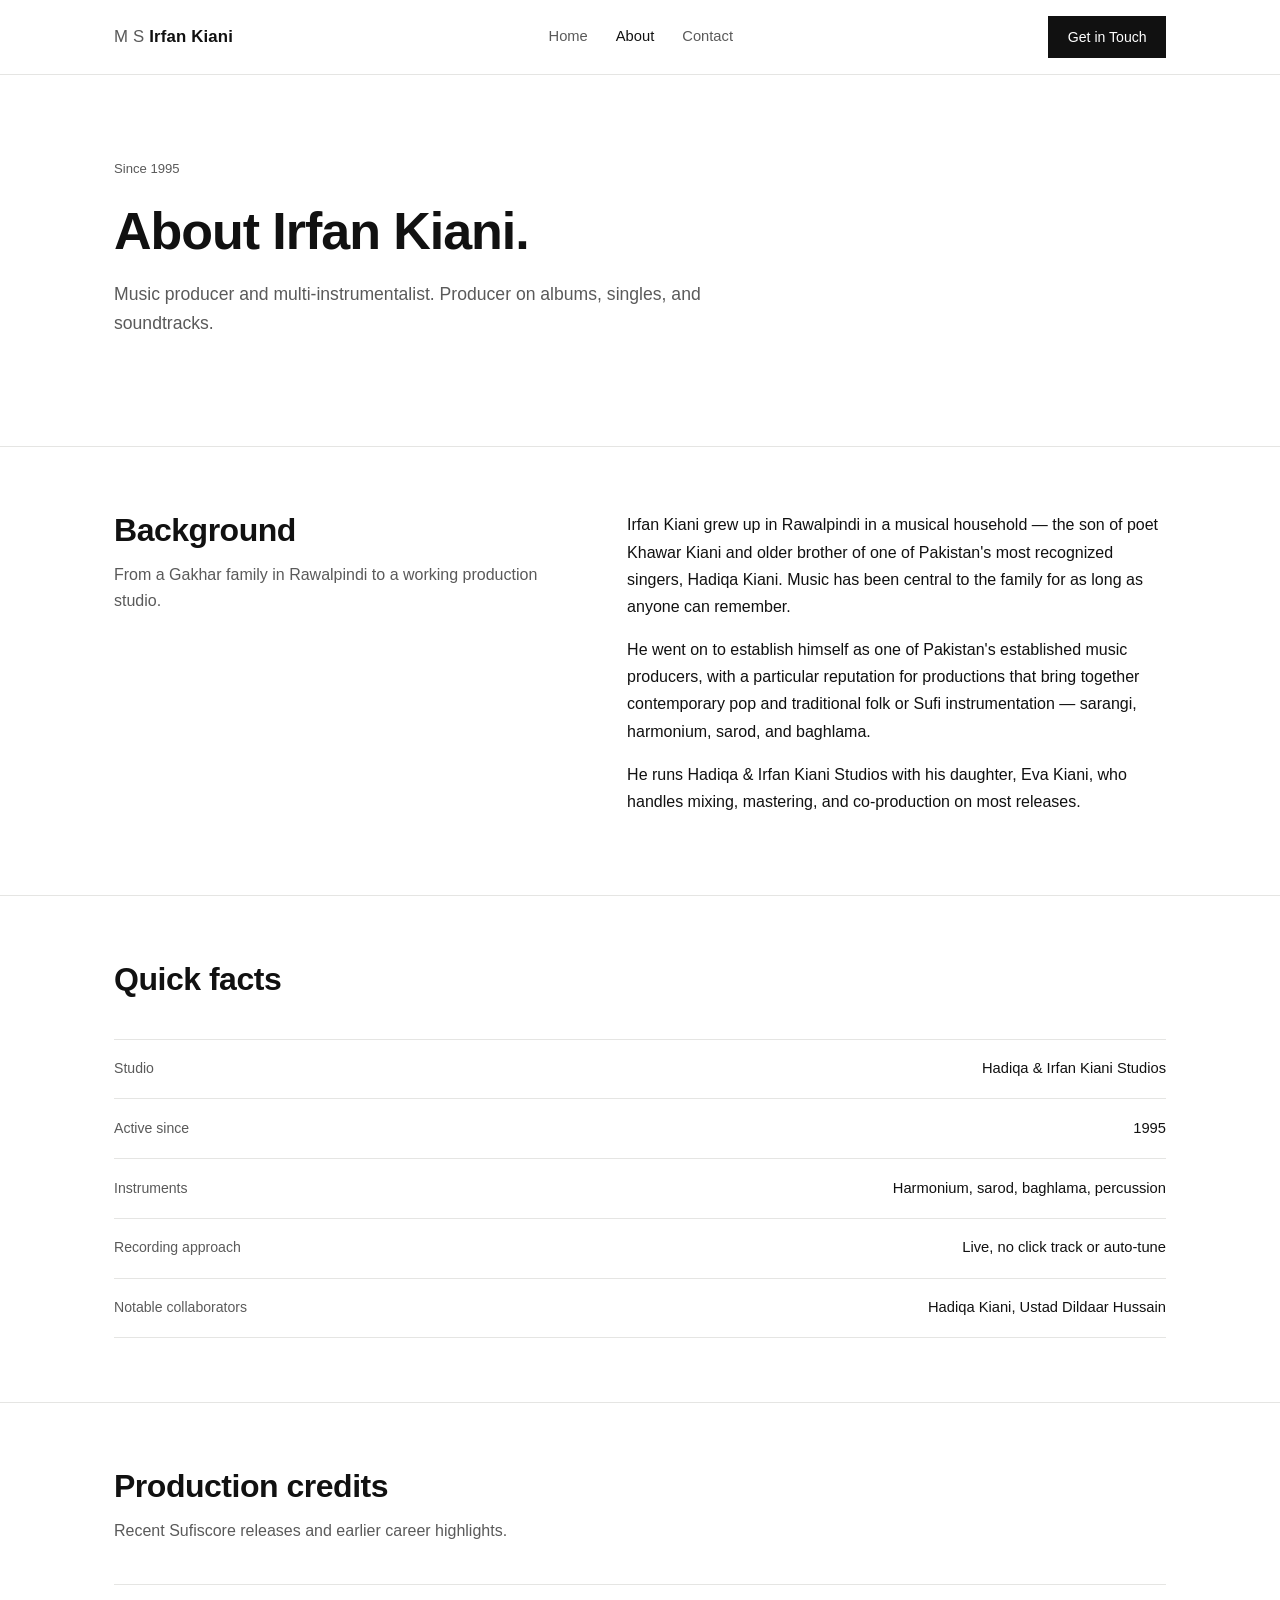
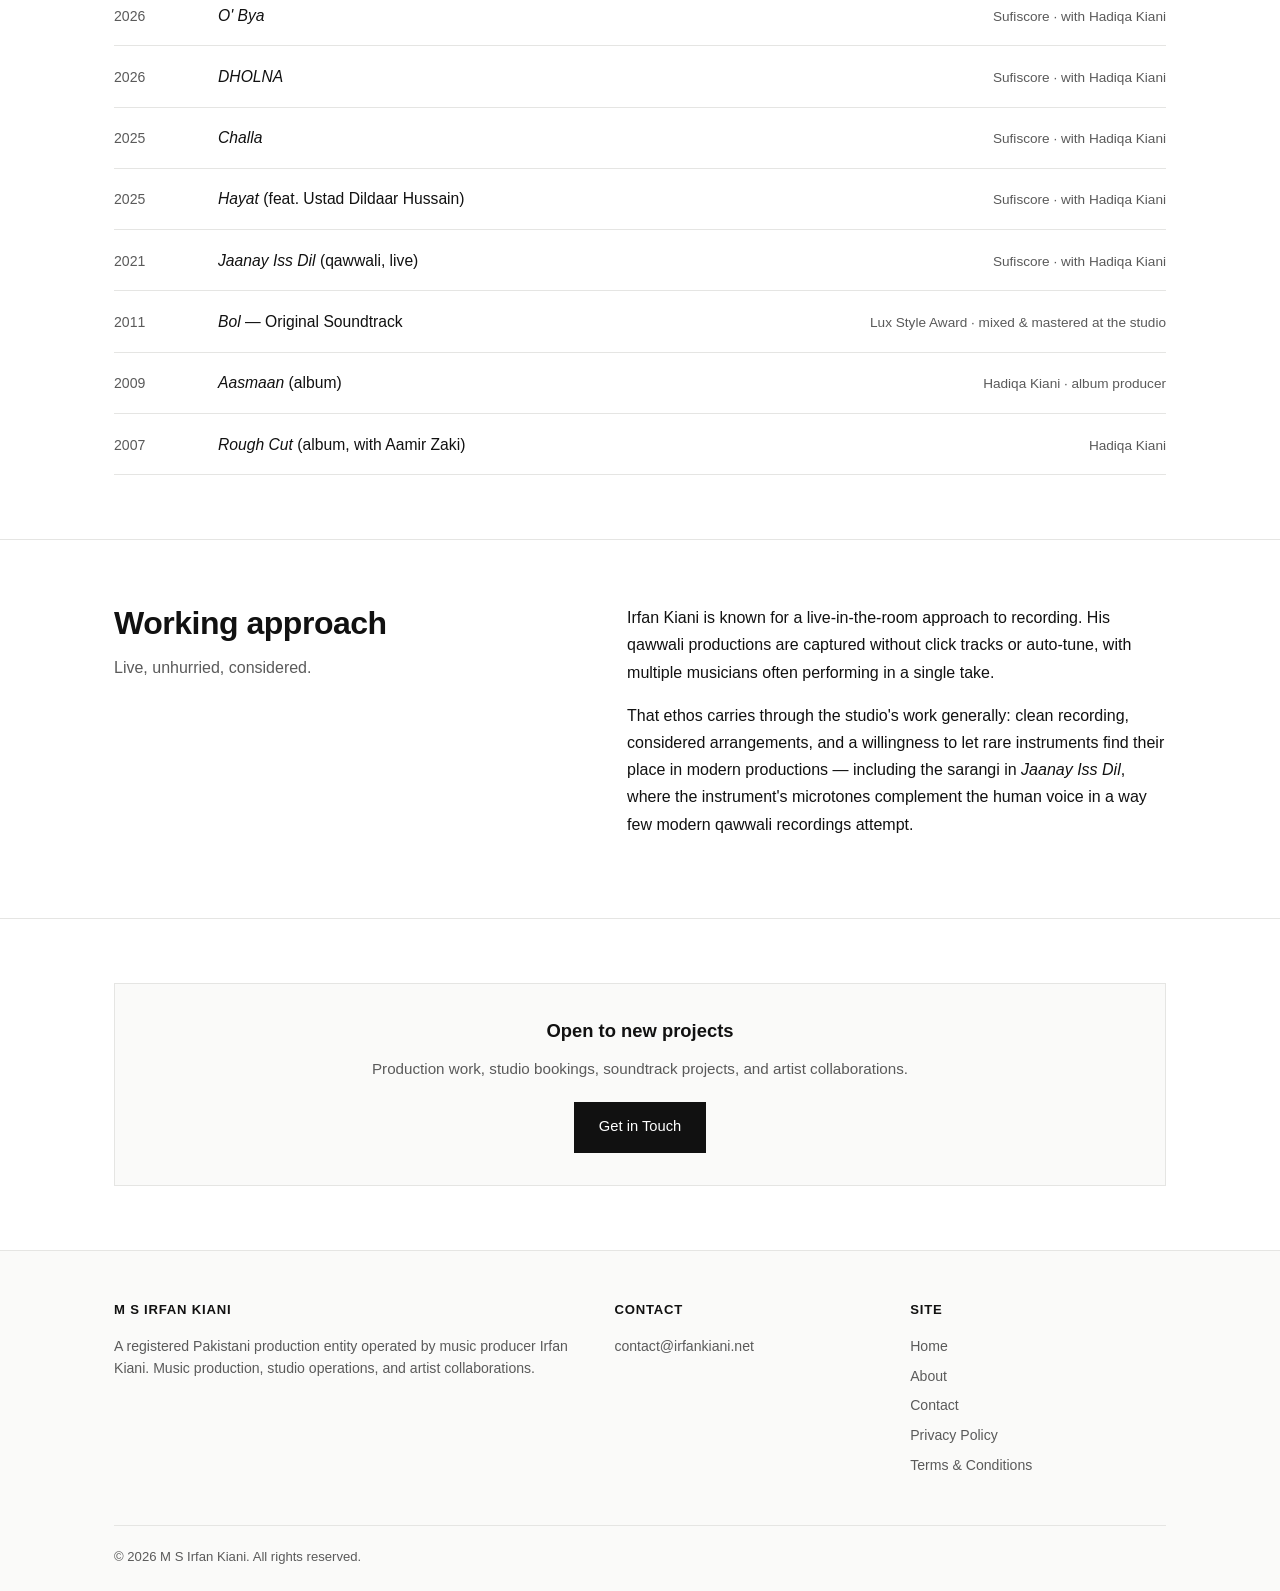
==== about.html @ 0a0e99d1 "Add files via upload" ====
<!DOCTYPE html>
<html lang="en">
<head>
<meta charset="UTF-8">
<meta name="viewport" content="width=device-width, initial-scale=1.0">
<title>About — M S Irfan Kiani</title>
<meta name="description" content="About Irfan Kiani — Pakistani music producer, multi-instrumentalist, and older brother of Hadiqa Kiani.">
<link rel="stylesheet" href="css/styles.css">
</head>
<body>

<header class="site-header">
  <div class="container">
    <a href="index.html" class="brand"><span class="brand-light">M S</span> Irfan Kiani</a>
    <nav class="nav">
      <a href="index.html">Home</a>
      <a href="about.html" class="active">About</a>
      <a href="contact.html">Contact</a>
    </nav>
    <a href="contact.html" class="header-cta">Get in Touch</a>
  </div>
</header>

<main>

  <section class="hero">
    <div class="container">
      <span class="hero-location">Since 1995</span>
      <h1>About Irfan Kiani.</h1>
      <p class="hero-sub">Music producer and multi-instrumentalist. Producer on albums, singles, and soundtracks.</p>
    </div>
  </section>

  <section>
    <div class="container">
      <div class="two-col">
        <div class="section-head" style="margin-bottom: 0;">
          <h2>Background</h2>
          <p>From a Gakhar family in Rawalpindi to a working production studio.</p>
        </div>
        <div class="about-bio">
          <p>Irfan Kiani grew up in Rawalpindi in a musical household — the son of poet Khawar Kiani and older brother of one of Pakistan's most recognized singers, Hadiqa Kiani. Music has been central to the family for as long as anyone can remember.</p>
          <p>He went on to establish himself as one of Pakistan's established music producers, with a particular reputation for productions that bring together contemporary pop and traditional folk or Sufi instrumentation — sarangi, harmonium, sarod, and baghlama.</p>
          <p>He runs Hadiqa &amp; Irfan Kiani Studios with his daughter, Eva Kiani, who handles mixing, mastering, and co-production on most releases.</p>
        </div>
      </div>
    </div>
  </section>

  <section>
    <div class="container">
      <div class="section-head">
        <h2>Quick facts</h2>
      </div>
      <ul class="facts-list">
        <li><span class="fact-label">Studio</span><span class="fact-value">Hadiqa &amp; Irfan Kiani Studios</span></li>
        <li><span class="fact-label">Active since</span><span class="fact-value">1995</span></li>
        <li><span class="fact-label">Instruments</span><span class="fact-value">Harmonium, sarod, baghlama, percussion</span></li>
        <li><span class="fact-label">Recording approach</span><span class="fact-value">Live, no click track or auto-tune</span></li>
        <li><span class="fact-label">Notable collaborators</span><span class="fact-value">Hadiqa Kiani, Ustad Dildaar Hussain</span></li>
      </ul>
    </div>
  </section>

  <section>
    <div class="container">
      <div class="section-head">
        <h2>Production credits</h2>
        <p>Recent Sufiscore releases and earlier career highlights.</p>
      </div>
      <ul class="releases-list">
        <li><span class="release-year">2026</span><span class="release-title"><em>O' Bya</em></span><span class="release-meta">Sufiscore · with Hadiqa Kiani</span></li>
        <li><span class="release-year">2026</span><span class="release-title"><em>DHOLNA</em></span><span class="release-meta">Sufiscore · with Hadiqa Kiani</span></li>
        <li><span class="release-year">2025</span><span class="release-title"><em>Challa</em></span><span class="release-meta">Sufiscore · with Hadiqa Kiani</span></li>
        <li><span class="release-year">2025</span><span class="release-title"><em>Hayat</em> (feat. Ustad Dildaar Hussain)</span><span class="release-meta">Sufiscore · with Hadiqa Kiani</span></li>
        <li><span class="release-year">2021</span><span class="release-title"><em>Jaanay Iss Dil</em> (qawwali, live)</span><span class="release-meta">Sufiscore · with Hadiqa Kiani</span></li>
        <li><span class="release-year">2011</span><span class="release-title"><em>Bol</em> — Original Soundtrack</span><span class="release-meta">Lux Style Award · mixed &amp; mastered at the studio</span></li>
        <li><span class="release-year">2009</span><span class="release-title"><em>Aasmaan</em> (album)</span><span class="release-meta">Hadiqa Kiani · album producer</span></li>
        <li><span class="release-year">2007</span><span class="release-title"><em>Rough Cut</em> (album, with Aamir Zaki)</span><span class="release-meta">Hadiqa Kiani</span></li>
      </ul>
    </div>
  </section>

  <section>
    <div class="container">
      <div class="two-col">
        <div class="section-head" style="margin-bottom: 0;">
          <h2>Working approach</h2>
          <p>Live, unhurried, considered.</p>
        </div>
        <div class="about-bio">
          <p>Irfan Kiani is known for a live-in-the-room approach to recording. His qawwali productions are captured without click tracks or auto-tune, with multiple musicians often performing in a single take.</p>
          <p>That ethos carries through the studio's work generally: clean recording, considered arrangements, and a willingness to let rare instruments find their place in modern productions — including the sarangi in <em>Jaanay Iss Dil</em>, where the instrument's microtones complement the human voice in a way few modern qawwali recordings attempt.</p>
        </div>
      </div>
    </div>
  </section>

  <section>
    <div class="container">
      <div class="contact-cta-box" style="text-align: center;">
        <h3>Open to new projects</h3>
        <p>Production work, studio bookings, soundtrack projects, and artist collaborations.</p>
        <a href="contact.html" class="btn">Get in Touch</a>
      </div>
    </div>
  </section>

</main>

<footer class="site-footer">
  <div class="container">
    <div class="footer-grid">
      <div class="footer-col">
        <h4>M S Irfan Kiani</h4>
        <p>A registered Pakistani production entity operated by music producer Irfan Kiani. Music production, studio operations, and artist collaborations.</p>
      </div>
      <div class="footer-col">
        <h4>Contact</h4>
        <a href="mailto:contact@irfankiani.net">contact@irfankiani.net</a>
      </div>
      <div class="footer-col">
        <h4>Site</h4>
        <a href="index.html">Home</a>
        <a href="about.html">About</a>
        <a href="contact.html">Contact</a>
        <a href="privacy-policy.html">Privacy Policy</a>
        <a href="terms-conditions.html">Terms &amp; Conditions</a>
      </div>
    </div>
    <div class="footer-bottom">
      <p>&copy; 2026 M S Irfan Kiani. All rights reserved.</p>
    </div>
  </div>
</footer>

</body>
</html>
---- css/styles.css ----
/* ============================================================
   M S Irfan Kiani — Business Website
   ============================================================ */

*, *::before, *::after { box-sizing: border-box; margin: 0; padding: 0; }

:root {
  --bg: #ffffff;
  --bg-alt: #fafaf9;
  --border: #e5e5e3;
  --border-strong: #d0d0ce;
  --text: #111111;
  --text-muted: #5a5a5a;
  --accent: #111111;
}

html { scroll-behavior: smooth; }

body {
  font-family: -apple-system, BlinkMacSystemFont, 'Segoe UI', Roboto, Helvetica, Arial, sans-serif;
  background: var(--bg);
  color: var(--text);
  line-height: 1.6;
  font-size: 16px;
  -webkit-font-smoothing: antialiased;
}

a { color: var(--text); text-decoration: none; }
a:hover { text-decoration: underline; }

.container {
  max-width: 1100px;
  margin: 0 auto;
  padding: 0 1.5rem;
}

.container-narrow {
  max-width: 760px;
  margin: 0 auto;
  padding: 0 1.5rem;
}

img { max-width: 100%; display: block; }

/* ---------- Header ---------- */
.site-header {
  border-bottom: 1px solid var(--border);
  position: sticky;
  top: 0;
  z-index: 100;
  background: #ffffff;
}

.site-header .container {
  display: flex;
  justify-content: space-between;
  align-items: center;
  padding-top: 1rem;
  padding-bottom: 1rem;
  gap: 2rem;
}

.brand {
  font-size: 1.05rem;
  font-weight: 600;
  letter-spacing: 0.01em;
  color: var(--text);
}

.brand .brand-light { font-weight: 400; color: var(--text-muted); }

.nav {
  display: flex;
  align-items: center;
  gap: 1.75rem;
  flex: 1;
  justify-content: center;
}

.nav a {
  color: var(--text-muted);
  font-size: 0.92rem;
  font-weight: 500;
  text-decoration: none;
  transition: color 0.15s ease;
}

.nav a:hover, .nav a.active { color: var(--text); text-decoration: none; }

.header-cta {
  background: var(--accent);
  color: #ffffff;
  padding: 0.55rem 1.15rem;
  font-size: 0.88rem;
  font-weight: 500;
  text-decoration: none;
  border: 1px solid var(--accent);
}

.header-cta:hover { background: #000; text-decoration: none; }

/* ---------- Hero ---------- */
.hero {
  padding: 5rem 0 4.5rem;
  border-bottom: 1px solid var(--border);
}

.hero-location {
  display: inline-block;
  font-size: 0.82rem;
  color: var(--text-muted);
  margin-bottom: 1.5rem;
}

.hero h1 {
  font-size: clamp(2rem, 4.6vw, 3.25rem);
  font-weight: 600;
  line-height: 1.1;
  letter-spacing: -0.02em;
  margin-bottom: 1.25rem;
  max-width: 760px;
  color: var(--text);
}

.hero-sub {
  font-size: 1.1rem;
  color: var(--text-muted);
  max-width: 640px;
  margin-bottom: 2.25rem;
  line-height: 1.65;
}

.hero-ctas {
  display: flex;
  gap: 0.75rem;
  flex-wrap: wrap;
}

.btn {
  display: inline-block;
  padding: 0.8rem 1.5rem;
  background: var(--accent);
  color: #ffffff;
  font-weight: 500;
  font-size: 0.92rem;
  border: 1px solid var(--accent);
  text-decoration: none;
  transition: background 0.15s ease;
}

.btn:hover { background: #000; text-decoration: none; }

.btn-outline {
  background: transparent;
  color: var(--text);
  border: 1px solid var(--border-strong);
}

.btn-outline:hover { background: var(--bg-alt); border-color: var(--text); text-decoration: none; }

/* ---------- Sections ---------- */
section {
  padding: 4rem 0;
  border-bottom: 1px solid var(--border);
}

section:last-of-type { border-bottom: none; }

.section-head {
  margin-bottom: 2.5rem;
  max-width: 640px;
}

.section-head h2 {
  font-size: clamp(1.5rem, 2.8vw, 2rem);
  font-weight: 600;
  letter-spacing: -0.015em;
  line-height: 1.2;
  margin-bottom: 0.75rem;
  color: var(--text);
}

.section-head p {
  color: var(--text-muted);
  font-size: 1rem;
  line-height: 1.65;
}

/* ---------- Two-column layout ---------- */
.two-col {
  display: grid;
  grid-template-columns: 1fr 1.2fr;
  gap: 4rem;
  align-items: start;
}

@media (max-width: 768px) {
  .two-col { grid-template-columns: 1fr; gap: 2rem; }
}

/* ---------- Services ---------- */
.services-grid {
  display: grid;
  grid-template-columns: repeat(auto-fit, minmax(260px, 1fr));
  gap: 0;
  border: 1px solid var(--border);
}

.service-item {
  padding: 2rem 1.75rem;
  border-right: 1px solid var(--border);
  border-bottom: 1px solid var(--border);
  background: #ffffff;
}

.service-item:last-child { border-right: none; }

@media (max-width: 768px) {
  .service-item { border-right: none; }
}

.service-num {
  font-size: 0.78rem;
  color: var(--text-muted);
  font-weight: 500;
  margin-bottom: 0.85rem;
  letter-spacing: 0.04em;
}

.service-item h3 {
  font-size: 1.05rem;
  font-weight: 600;
  margin-bottom: 0.5rem;
  color: var(--text);
}

.service-item p {
  color: var(--text-muted);
  font-size: 0.92rem;
  line-height: 1.6;
}

/* ---------- Quick facts / credentials ---------- */
.facts-list {
  list-style: none;
  border-top: 1px solid var(--border);
}

.facts-list li {
  padding: 1.1rem 0;
  border-bottom: 1px solid var(--border);
  display: flex;
  justify-content: space-between;
  align-items: baseline;
  gap: 1rem;
}

.facts-list .fact-label {
  font-size: 0.88rem;
  color: var(--text-muted);
}

.facts-list .fact-value {
  font-size: 0.92rem;
  color: var(--text);
  font-weight: 500;
  text-align: right;
}

/* ---------- Releases list ---------- */
.releases-list {
  list-style: none;
  border-top: 1px solid var(--border);
}

.releases-list li {
  padding: 1.1rem 0;
  border-bottom: 1px solid var(--border);
  display: grid;
  grid-template-columns: 80px 1fr auto;
  gap: 1.5rem;
  align-items: baseline;
}

.releases-list .release-year {
  font-size: 0.88rem;
  color: var(--text-muted);
  font-variant-numeric: tabular-nums;
}

.releases-list .release-title {
  font-size: 0.98rem;
  font-weight: 500;
  color: var(--text);
}

.releases-list .release-meta {
  font-size: 0.85rem;
  color: var(--text-muted);
}

@media (max-width: 540px) {
  .releases-list li { grid-template-columns: 70px 1fr; }
  .releases-list .release-meta { grid-column: 2; padding-top: 0.2rem; }
}

/* ---------- Contact section ---------- */
.contact-info {
  list-style: none;
}

.contact-info li {
  padding: 1.1rem 0;
  border-bottom: 1px solid var(--border);
  display: grid;
  grid-template-columns: 130px 1fr;
  gap: 1rem;
  align-items: baseline;
}

.contact-info li:first-child { border-top: 1px solid var(--border); }

.contact-info .ci-label {
  font-size: 0.82rem;
  color: var(--text-muted);
  font-weight: 500;
}

.contact-info .ci-value {
  font-size: 0.98rem;
  color: var(--text);
}

.contact-info .ci-value a { color: var(--text); text-decoration: underline; }
.contact-info .ci-value a:hover { color: #000; }

.contact-cta-box {
  background: var(--bg-alt);
  border: 1px solid var(--border);
  padding: 2rem;
}

.contact-cta-box h3 {
  font-size: 1.15rem;
  font-weight: 600;
  margin-bottom: 0.75rem;
  color: var(--text);
}

.contact-cta-box p {
  color: var(--text-muted);
  margin-bottom: 1.25rem;
  font-size: 0.95rem;
  line-height: 1.6;
}

/* ---------- Footer ---------- */
.site-footer {
  background: var(--bg-alt);
  padding: 3rem 0 1.5rem;
  border-top: 1px solid var(--border);
}

.footer-grid {
  display: grid;
  grid-template-columns: 1.8fr 1fr 1fr;
  gap: 2.5rem;
  margin-bottom: 2.5rem;
}

@media (max-width: 768px) {
  .footer-grid { grid-template-columns: 1fr 1fr; }
}

@media (max-width: 480px) {
  .footer-grid { grid-template-columns: 1fr; gap: 1.75rem; }
}

.footer-col h4 {
  font-size: 0.82rem;
  font-weight: 600;
  color: var(--text);
  margin-bottom: 1rem;
  text-transform: uppercase;
  letter-spacing: 0.06em;
}

.footer-col p,
.footer-col a {
  color: var(--text-muted);
  font-size: 0.88rem;
  line-height: 1.55;
  display: block;
  margin-bottom: 0.5rem;
  text-decoration: none;
}

.footer-col p { color: var(--text-muted); margin-bottom: 0.75rem; }

.footer-col a:hover { color: var(--text); text-decoration: underline; }

.footer-bottom {
  border-top: 1px solid var(--border);
  padding-top: 1.25rem;
  display: flex;
  justify-content: space-between;
  align-items: center;
  flex-wrap: wrap;
  gap: 0.75rem;
}

.footer-bottom p {
  color: var(--text-muted);
  font-size: 0.82rem;
}

/* ---------- Legal pages ---------- */
.legal-content {
  padding: 4rem 0 5rem;
}

.legal-content h1 {
  font-size: clamp(1.75rem, 3.6vw, 2.4rem);
  font-weight: 600;
  letter-spacing: -0.02em;
  margin-bottom: 0.5rem;
  line-height: 1.2;
}

.legal-meta {
  color: var(--text-muted);
  font-size: 0.88rem;
  margin-bottom: 2.5rem;
  padding-bottom: 1.25rem;
  border-bottom: 1px solid var(--border);
}

.legal-content h2 {
  font-size: 1.1rem;
  font-weight: 600;
  margin-top: 2.5rem;
  margin-bottom: 0.75rem;
  color: var(--text);
}

.legal-content p, .legal-content li {
  color: #2a2a2a;
  margin-bottom: 0.9rem;
  font-size: 0.98rem;
  line-height: 1.75;
}

.legal-content ul { padding-left: 1.25rem; margin-bottom: 1rem; }
.legal-content ul li { margin-bottom: 0.4rem; }
.legal-content a { color: var(--text); text-decoration: underline; }

/* ---------- Page-specific: About ---------- */
.about-bio p {
  color: var(--text);
  font-size: 1rem;
  margin-bottom: 1rem;
  line-height: 1.7;
}

/* ---------- Responsive ---------- */
@media (max-width: 768px) {
  .nav { display: none; }
  .site-header .container { padding-top: 0.85rem; padding-bottom: 0.85rem; }
  .hero { padding: 3.5rem 0 3rem; }
  section { padding: 3rem 0; }
}

@media (max-width: 540px) {
  .header-cta { padding: 0.5rem 0.85rem; font-size: 0.82rem; }
  .btn { padding: 0.7rem 1.2rem; font-size: 0.88rem; }
}
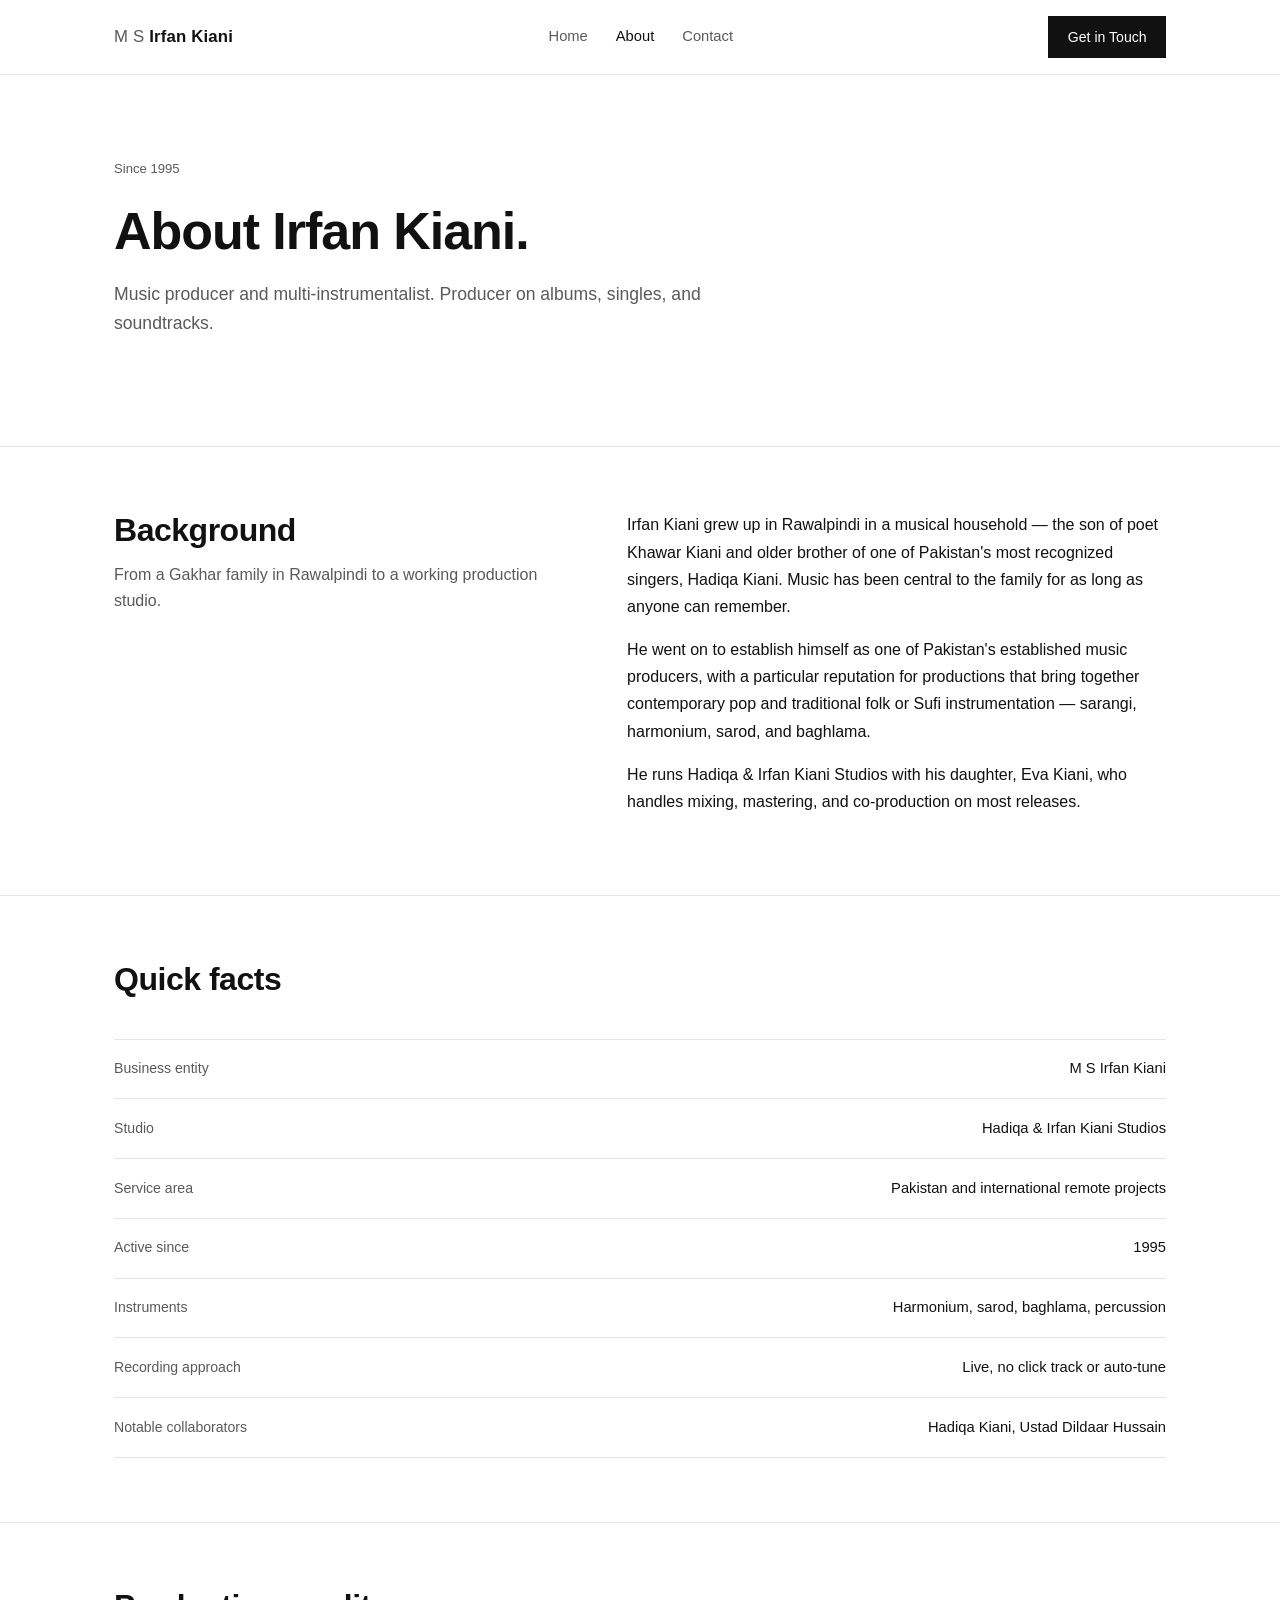
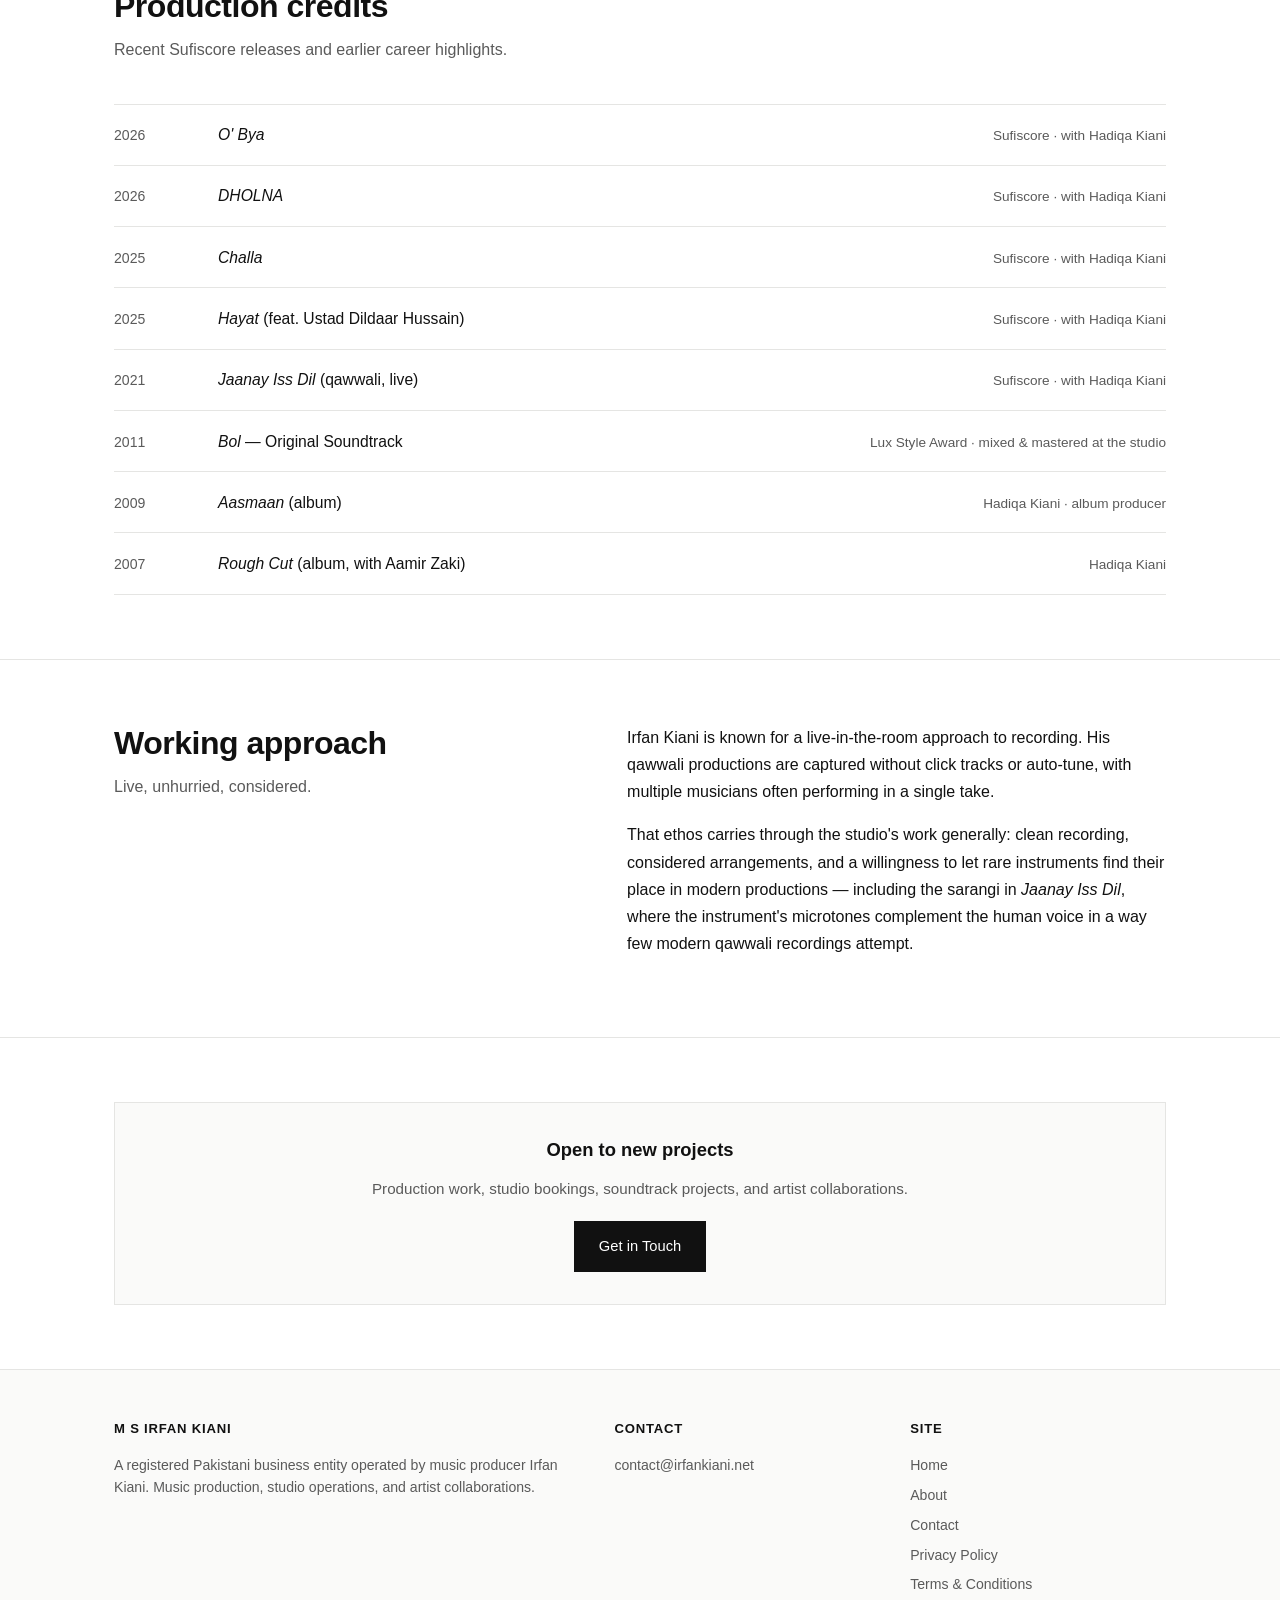
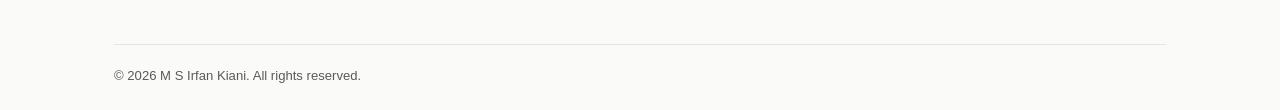
==== commit ba2571a0: "Add files via upload" ====
--- a/about.html
+++ b/about.html
@@ -53,7 +53,9 @@
         <h2>Quick facts</h2>
       </div>
       <ul class="facts-list">
+        <li><span class="fact-label">Business entity</span><span class="fact-value">M S Irfan Kiani</span></li>
         <li><span class="fact-label">Studio</span><span class="fact-value">Hadiqa &amp; Irfan Kiani Studios</span></li>
+        <li><span class="fact-label">Service area</span><span class="fact-value">Pakistan and international remote projects</span></li>
         <li><span class="fact-label">Active since</span><span class="fact-value">1995</span></li>
         <li><span class="fact-label">Instruments</span><span class="fact-value">Harmonium, sarod, baghlama, percussion</span></li>
         <li><span class="fact-label">Recording approach</span><span class="fact-value">Live, no click track or auto-tune</span></li>
@@ -113,7 +115,7 @@
     <div class="footer-grid">
       <div class="footer-col">
         <h4>M S Irfan Kiani</h4>
-        <p>A registered Pakistani production entity operated by music producer Irfan Kiani. Music production, studio operations, and artist collaborations.</p>
+        <p>A registered Pakistani business entity operated by music producer Irfan Kiani. Music production, studio operations, and artist collaborations.</p>
       </div>
       <div class="footer-col">
         <h4>Contact</h4>
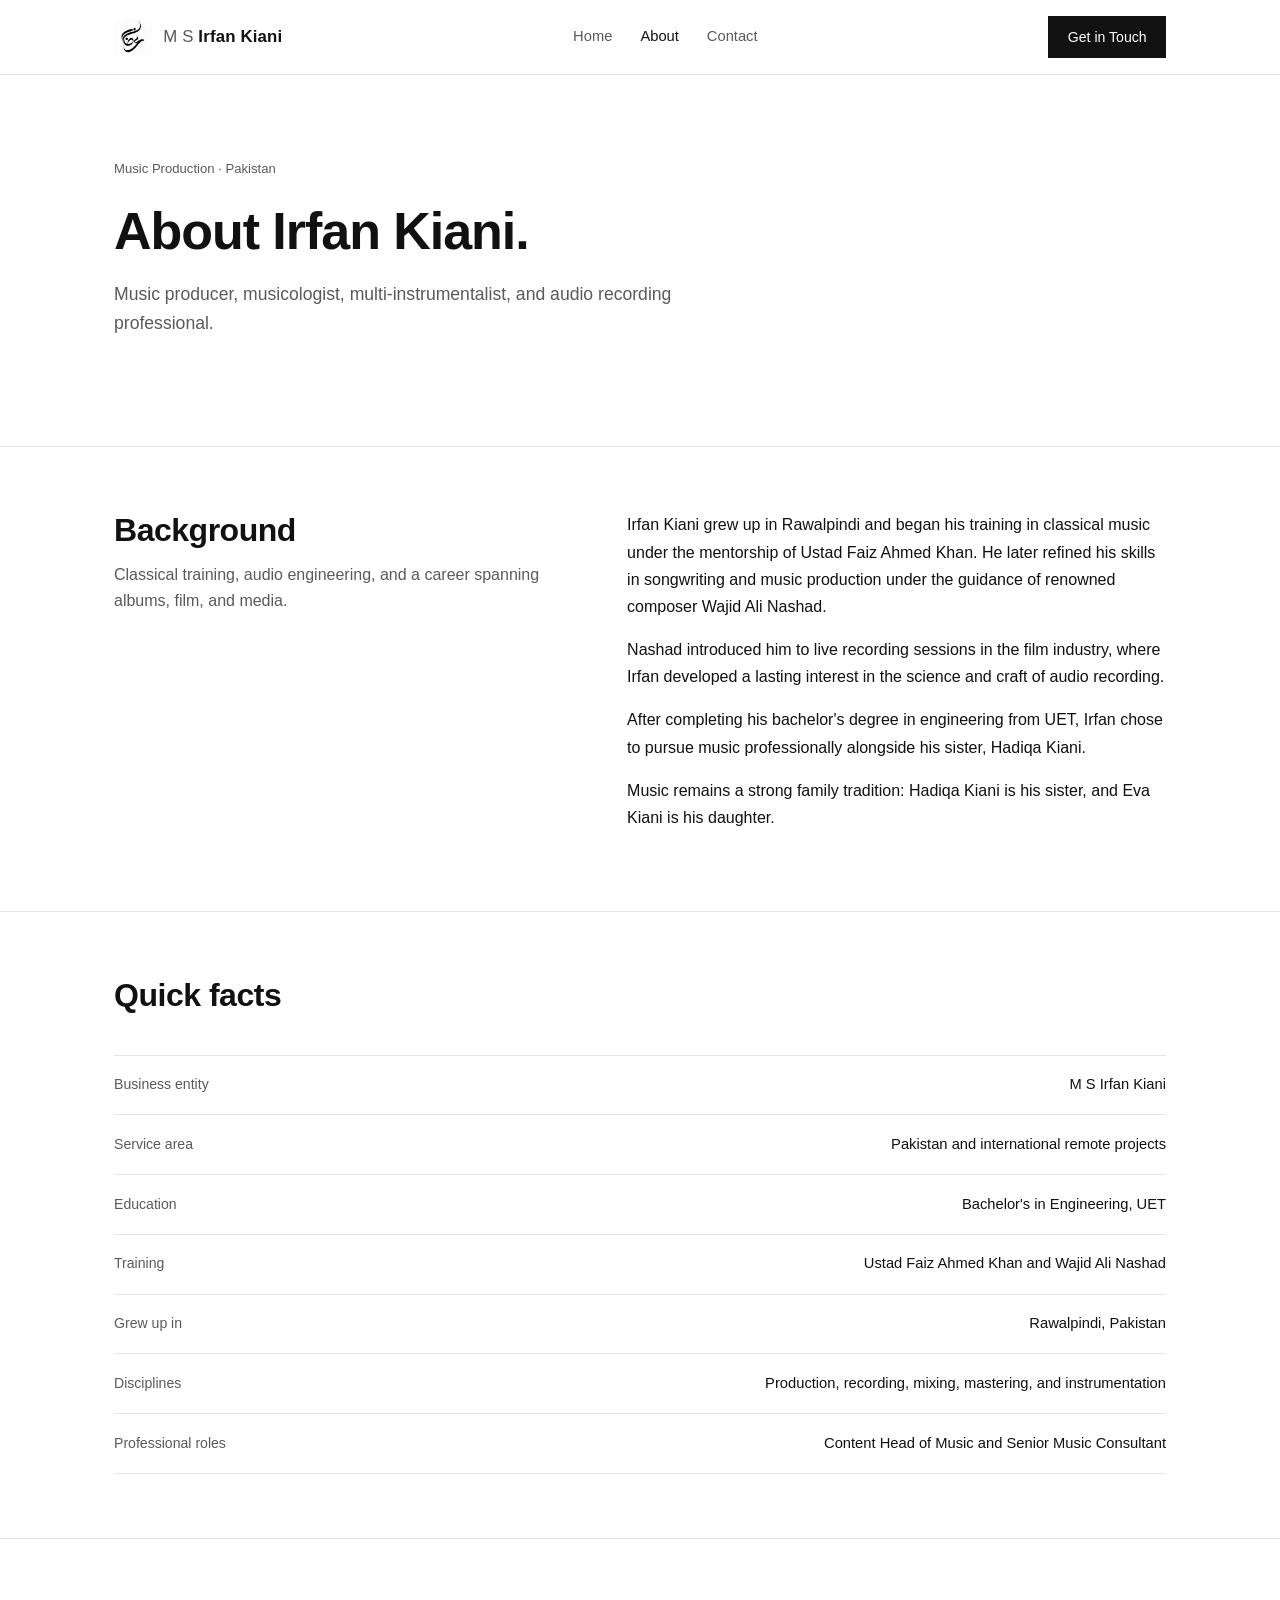
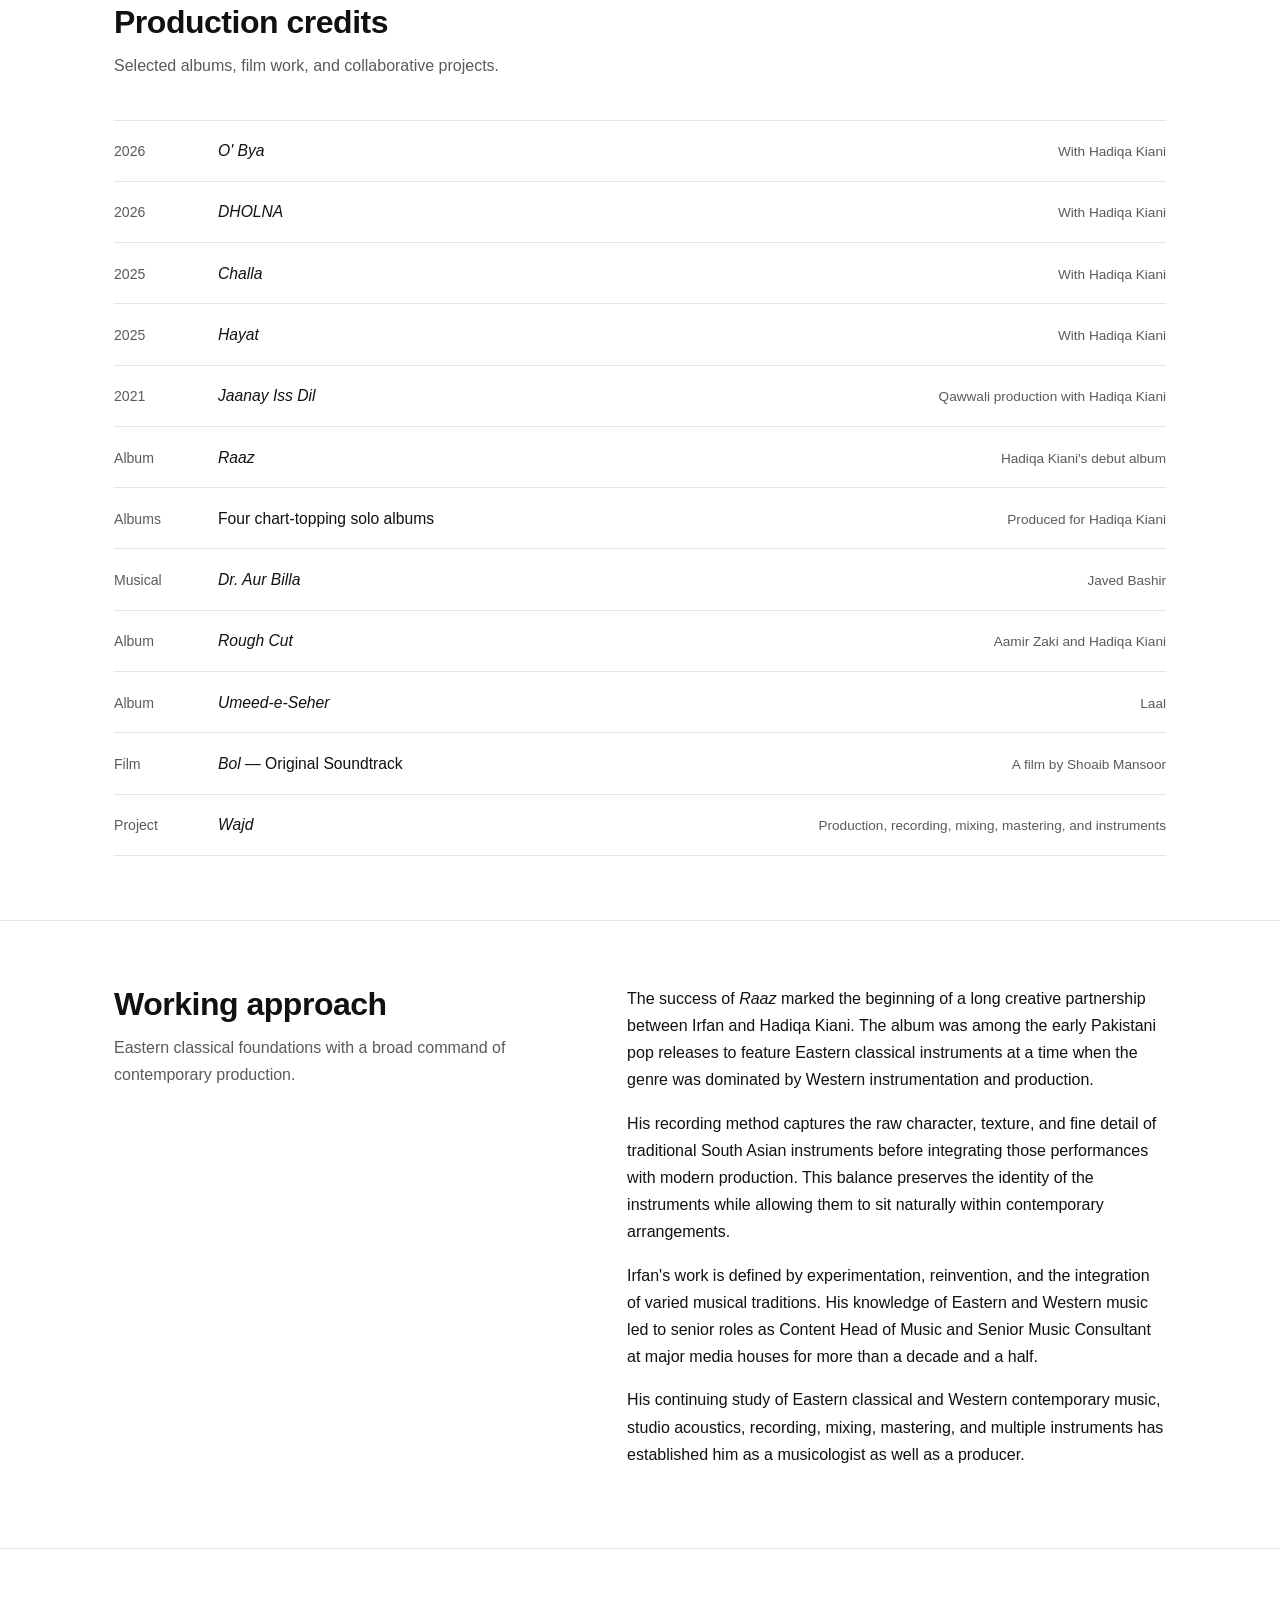
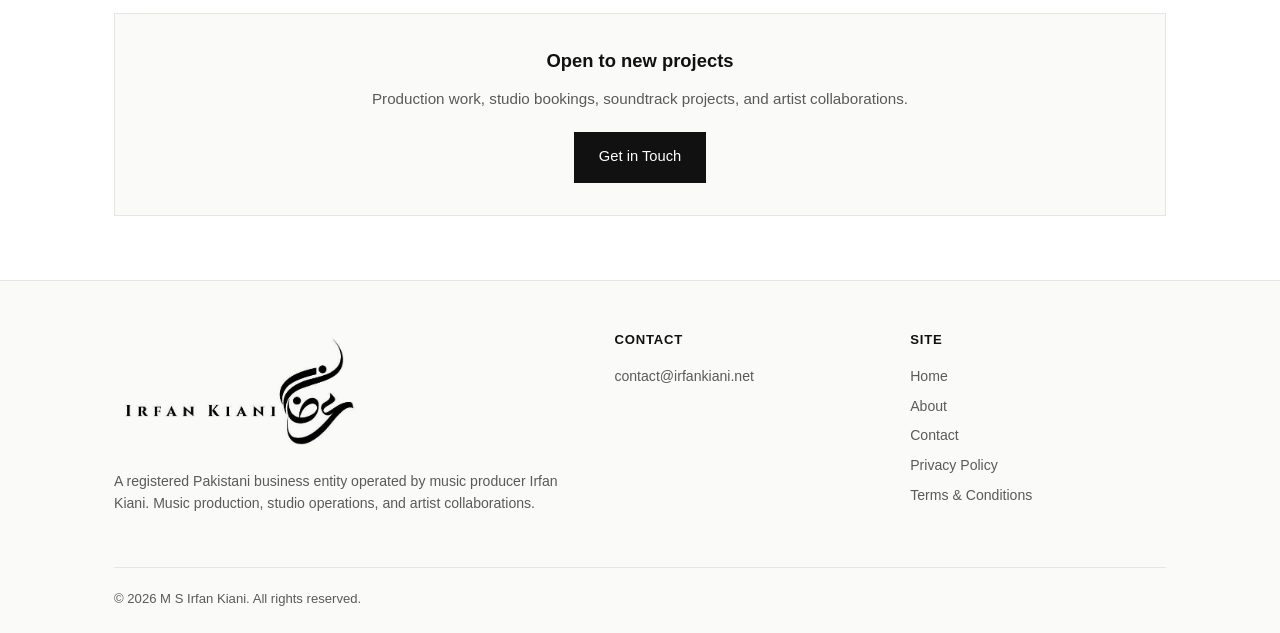
==== commit f1192b31: "Add files via upload" ====
--- a/about.html
+++ b/about.html
@@ -4,14 +4,15 @@
 <meta charset="UTF-8">
 <meta name="viewport" content="width=device-width, initial-scale=1.0">
 <title>About — M S Irfan Kiani</title>
-<meta name="description" content="About Irfan Kiani — Pakistani music producer, multi-instrumentalist, and older brother of Hadiqa Kiani.">
+<meta name="description" content="About Irfan Kiani — Pakistani music producer, musicologist, multi-instrumentalist, and audio recording professional.">
+<link rel="icon" type="image/png" href="favicon.png">
 <link rel="stylesheet" href="css/styles.css">
 </head>
 <body>
 
 <header class="site-header">
   <div class="container">
-    <a href="index.html" class="brand"><span class="brand-light">M S</span> Irfan Kiani</a>
+    <a href="index.html" class="brand" aria-label="M S Irfan Kiani home"><img src="favicon.png" alt="" class="brand-mark"><span><span class="brand-light">M S</span> Irfan Kiani</span></a>
     <nav class="nav">
       <a href="index.html">Home</a>
       <a href="about.html" class="active">About</a>
@@ -25,9 +26,9 @@
 
   <section class="hero">
     <div class="container">
-      <span class="hero-location">Since 1995</span>
+      <span class="hero-location">Music Production · Pakistan</span>
       <h1>About Irfan Kiani.</h1>
-      <p class="hero-sub">Music producer and multi-instrumentalist. Producer on albums, singles, and soundtracks.</p>
+      <p class="hero-sub">Music producer, musicologist, multi-instrumentalist, and audio recording professional.</p>
     </div>
   </section>
 
@@ -36,12 +37,13 @@
       <div class="two-col">
         <div class="section-head" style="margin-bottom: 0;">
           <h2>Background</h2>
-          <p>From a Gakhar family in Rawalpindi to a working production studio.</p>
+          <p>Classical training, audio engineering, and a career spanning albums, film, and media.</p>
         </div>
         <div class="about-bio">
-          <p>Irfan Kiani grew up in Rawalpindi in a musical household — the son of poet Khawar Kiani and older brother of one of Pakistan's most recognized singers, Hadiqa Kiani. Music has been central to the family for as long as anyone can remember.</p>
-          <p>He went on to establish himself as one of Pakistan's established music producers, with a particular reputation for productions that bring together contemporary pop and traditional folk or Sufi instrumentation — sarangi, harmonium, sarod, and baghlama.</p>
-          <p>He runs Hadiqa &amp; Irfan Kiani Studios with his daughter, Eva Kiani, who handles mixing, mastering, and co-production on most releases.</p>
+          <p>Irfan Kiani grew up in Rawalpindi and began his training in classical music under the mentorship of Ustad Faiz Ahmed Khan. He later refined his skills in songwriting and music production under the guidance of renowned composer Wajid Ali Nashad.</p>
+          <p>Nashad introduced him to live recording sessions in the film industry, where Irfan developed a lasting interest in the science and craft of audio recording.</p>
+          <p>After completing his bachelor's degree in engineering from UET, Irfan chose to pursue music professionally alongside his sister, Hadiqa Kiani.</p>
+          <p>Music remains a strong family tradition: Hadiqa Kiani is his sister, and Eva Kiani is his daughter.</p>
         </div>
       </div>
     </div>
@@ -54,12 +56,12 @@
       </div>
       <ul class="facts-list">
         <li><span class="fact-label">Business entity</span><span class="fact-value">M S Irfan Kiani</span></li>
-        <li><span class="fact-label">Studio</span><span class="fact-value">Hadiqa &amp; Irfan Kiani Studios</span></li>
         <li><span class="fact-label">Service area</span><span class="fact-value">Pakistan and international remote projects</span></li>
-        <li><span class="fact-label">Active since</span><span class="fact-value">1995</span></li>
-        <li><span class="fact-label">Instruments</span><span class="fact-value">Harmonium, sarod, baghlama, percussion</span></li>
-        <li><span class="fact-label">Recording approach</span><span class="fact-value">Live, no click track or auto-tune</span></li>
-        <li><span class="fact-label">Notable collaborators</span><span class="fact-value">Hadiqa Kiani, Ustad Dildaar Hussain</span></li>
+        <li><span class="fact-label">Education</span><span class="fact-value">Bachelor's in Engineering, UET</span></li>
+        <li><span class="fact-label">Training</span><span class="fact-value">Ustad Faiz Ahmed Khan and Wajid Ali Nashad</span></li>
+        <li><span class="fact-label">Grew up in</span><span class="fact-value">Rawalpindi, Pakistan</span></li>
+        <li><span class="fact-label">Disciplines</span><span class="fact-value">Production, recording, mixing, mastering, and instrumentation</span></li>
+        <li><span class="fact-label">Professional roles</span><span class="fact-value">Content Head of Music and Senior Music Consultant</span></li>
       </ul>
     </div>
   </section>
@@ -68,17 +70,21 @@
     <div class="container">
       <div class="section-head">
         <h2>Production credits</h2>
-        <p>Recent Sufiscore releases and earlier career highlights.</p>
+        <p>Selected albums, film work, and collaborative projects.</p>
       </div>
       <ul class="releases-list">
-        <li><span class="release-year">2026</span><span class="release-title"><em>O' Bya</em></span><span class="release-meta">Sufiscore · with Hadiqa Kiani</span></li>
-        <li><span class="release-year">2026</span><span class="release-title"><em>DHOLNA</em></span><span class="release-meta">Sufiscore · with Hadiqa Kiani</span></li>
-        <li><span class="release-year">2025</span><span class="release-title"><em>Challa</em></span><span class="release-meta">Sufiscore · with Hadiqa Kiani</span></li>
-        <li><span class="release-year">2025</span><span class="release-title"><em>Hayat</em> (feat. Ustad Dildaar Hussain)</span><span class="release-meta">Sufiscore · with Hadiqa Kiani</span></li>
-        <li><span class="release-year">2021</span><span class="release-title"><em>Jaanay Iss Dil</em> (qawwali, live)</span><span class="release-meta">Sufiscore · with Hadiqa Kiani</span></li>
-        <li><span class="release-year">2011</span><span class="release-title"><em>Bol</em> — Original Soundtrack</span><span class="release-meta">Lux Style Award · mixed &amp; mastered at the studio</span></li>
-        <li><span class="release-year">2009</span><span class="release-title"><em>Aasmaan</em> (album)</span><span class="release-meta">Hadiqa Kiani · album producer</span></li>
-        <li><span class="release-year">2007</span><span class="release-title"><em>Rough Cut</em> (album, with Aamir Zaki)</span><span class="release-meta">Hadiqa Kiani</span></li>
+        <li><span class="release-year">2026</span><span class="release-title"><em>O' Bya</em></span><span class="release-meta">With Hadiqa Kiani</span></li>
+        <li><span class="release-year">2026</span><span class="release-title"><em>DHOLNA</em></span><span class="release-meta">With Hadiqa Kiani</span></li>
+        <li><span class="release-year">2025</span><span class="release-title"><em>Challa</em></span><span class="release-meta">With Hadiqa Kiani</span></li>
+        <li><span class="release-year">2025</span><span class="release-title"><em>Hayat</em></span><span class="release-meta">With Hadiqa Kiani</span></li>
+        <li><span class="release-year">2021</span><span class="release-title"><em>Jaanay Iss Dil</em></span><span class="release-meta">Qawwali production with Hadiqa Kiani</span></li>
+        <li><span class="release-year">Album</span><span class="release-title"><em>Raaz</em></span><span class="release-meta">Hadiqa Kiani's debut album</span></li>
+        <li><span class="release-year">Albums</span><span class="release-title">Four chart-topping solo albums</span><span class="release-meta">Produced for Hadiqa Kiani</span></li>
+        <li><span class="release-year">Musical</span><span class="release-title"><em>Dr. Aur Billa</em></span><span class="release-meta">Javed Bashir</span></li>
+        <li><span class="release-year">Album</span><span class="release-title"><em>Rough Cut</em></span><span class="release-meta">Aamir Zaki and Hadiqa Kiani</span></li>
+        <li><span class="release-year">Album</span><span class="release-title"><em>Umeed-e-Seher</em></span><span class="release-meta">Laal</span></li>
+        <li><span class="release-year">Film</span><span class="release-title"><em>Bol</em> — Original Soundtrack</span><span class="release-meta">A film by Shoaib Mansoor</span></li>
+        <li><span class="release-year">Project</span><span class="release-title"><em>Wajd</em></span><span class="release-meta">Production, recording, mixing, mastering, and instruments</span></li>
       </ul>
     </div>
   </section>
@@ -88,11 +94,13 @@
       <div class="two-col">
         <div class="section-head" style="margin-bottom: 0;">
           <h2>Working approach</h2>
-          <p>Live, unhurried, considered.</p>
+          <p>Eastern classical foundations with a broad command of contemporary production.</p>
         </div>
         <div class="about-bio">
-          <p>Irfan Kiani is known for a live-in-the-room approach to recording. His qawwali productions are captured without click tracks or auto-tune, with multiple musicians often performing in a single take.</p>
-          <p>That ethos carries through the studio's work generally: clean recording, considered arrangements, and a willingness to let rare instruments find their place in modern productions — including the sarangi in <em>Jaanay Iss Dil</em>, where the instrument's microtones complement the human voice in a way few modern qawwali recordings attempt.</p>
+          <p>The success of <em>Raaz</em> marked the beginning of a long creative partnership between Irfan and Hadiqa Kiani. The album was among the early Pakistani pop releases to feature Eastern classical instruments at a time when the genre was dominated by Western instrumentation and production.</p>
+          <p>His recording method captures the raw character, texture, and fine detail of traditional South Asian instruments before integrating those performances with modern production. This balance preserves the identity of the instruments while allowing them to sit naturally within contemporary arrangements.</p>
+          <p>Irfan's work is defined by experimentation, reinvention, and the integration of varied musical traditions. His knowledge of Eastern and Western music led to senior roles as Content Head of Music and Senior Music Consultant at major media houses for more than a decade and a half.</p>
+          <p>His continuing study of Eastern classical and Western contemporary music, studio acoustics, recording, mixing, mastering, and multiple instruments has established him as a musicologist as well as a producer.</p>
         </div>
       </div>
     </div>
@@ -114,7 +122,7 @@
   <div class="container">
     <div class="footer-grid">
       <div class="footer-col">
-        <h4>M S Irfan Kiani</h4>
+        <img src="logo-wordmark.png" alt="Irfan Kiani" class="footer-logo">
         <p>A registered Pakistani business entity operated by music producer Irfan Kiani. Music production, studio operations, and artist collaborations.</p>
       </div>
       <div class="footer-col">
--- a/css/styles.css
+++ b/css/styles.css
@@ -61,10 +61,23 @@
 }
 
 .brand {
+  display: inline-flex;
+  align-items: center;
+  gap: 0.7rem;
   font-size: 1.05rem;
   font-weight: 600;
   letter-spacing: 0.01em;
   color: var(--text);
+  text-decoration: none;
+}
+
+.brand:hover { text-decoration: none; }
+
+.brand-mark {
+  width: 38px;
+  height: 38px;
+  object-fit: cover;
+  border-radius: 6px;
 }
 
 .brand .brand-light { font-weight: 400; color: var(--text-muted); }
@@ -383,6 +396,14 @@
   margin-bottom: 1rem;
   text-transform: uppercase;
   letter-spacing: 0.06em;
+}
+
+.footer-logo {
+  display: block;
+  width: min(100%, 250px);
+  height: auto;
+  margin-bottom: 1rem;
+  mix-blend-mode: multiply;
 }
 
 .footer-col p,
@@ -471,6 +492,8 @@
 }
 
 @media (max-width: 540px) {
+  .brand { gap: 0.5rem; font-size: 0.9rem; }
+  .brand-mark { width: 34px; height: 34px; }
   .header-cta { padding: 0.5rem 0.85rem; font-size: 0.82rem; }
   .btn { padding: 0.7rem 1.2rem; font-size: 0.88rem; }
 }
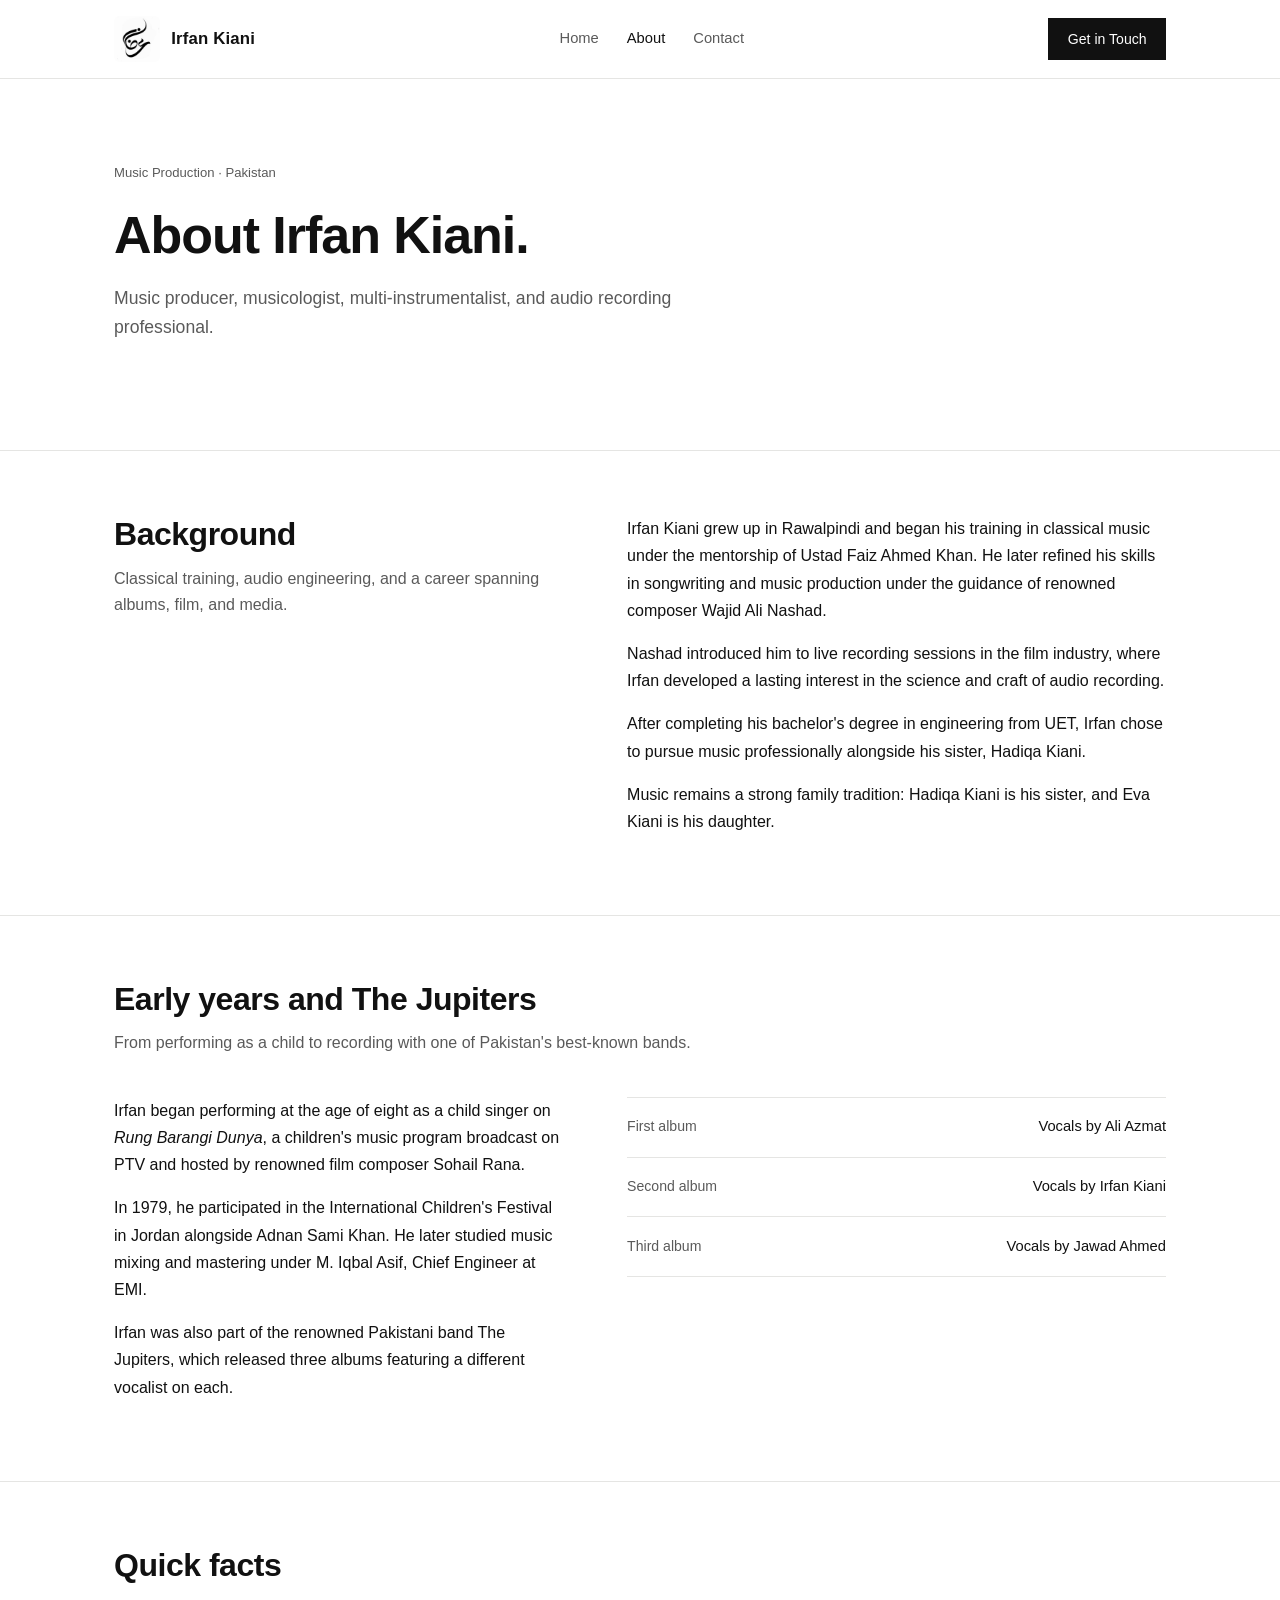
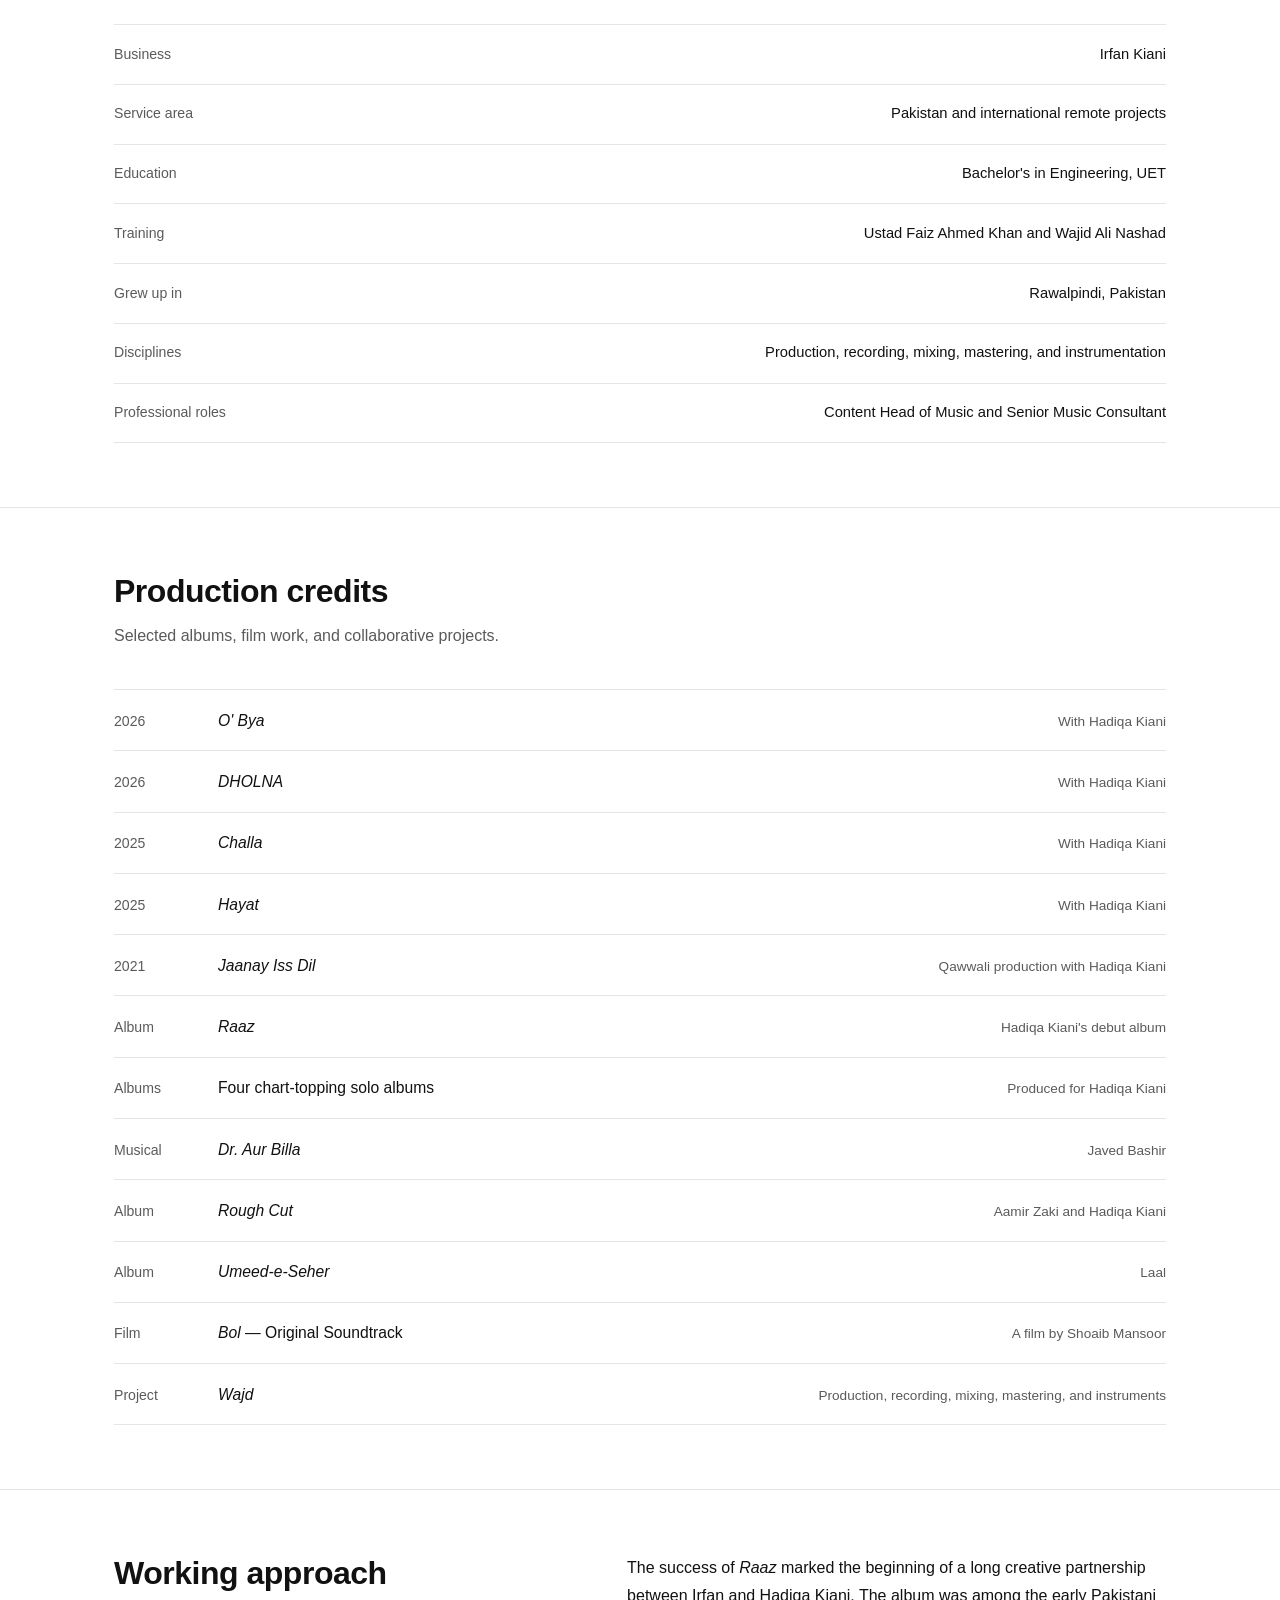
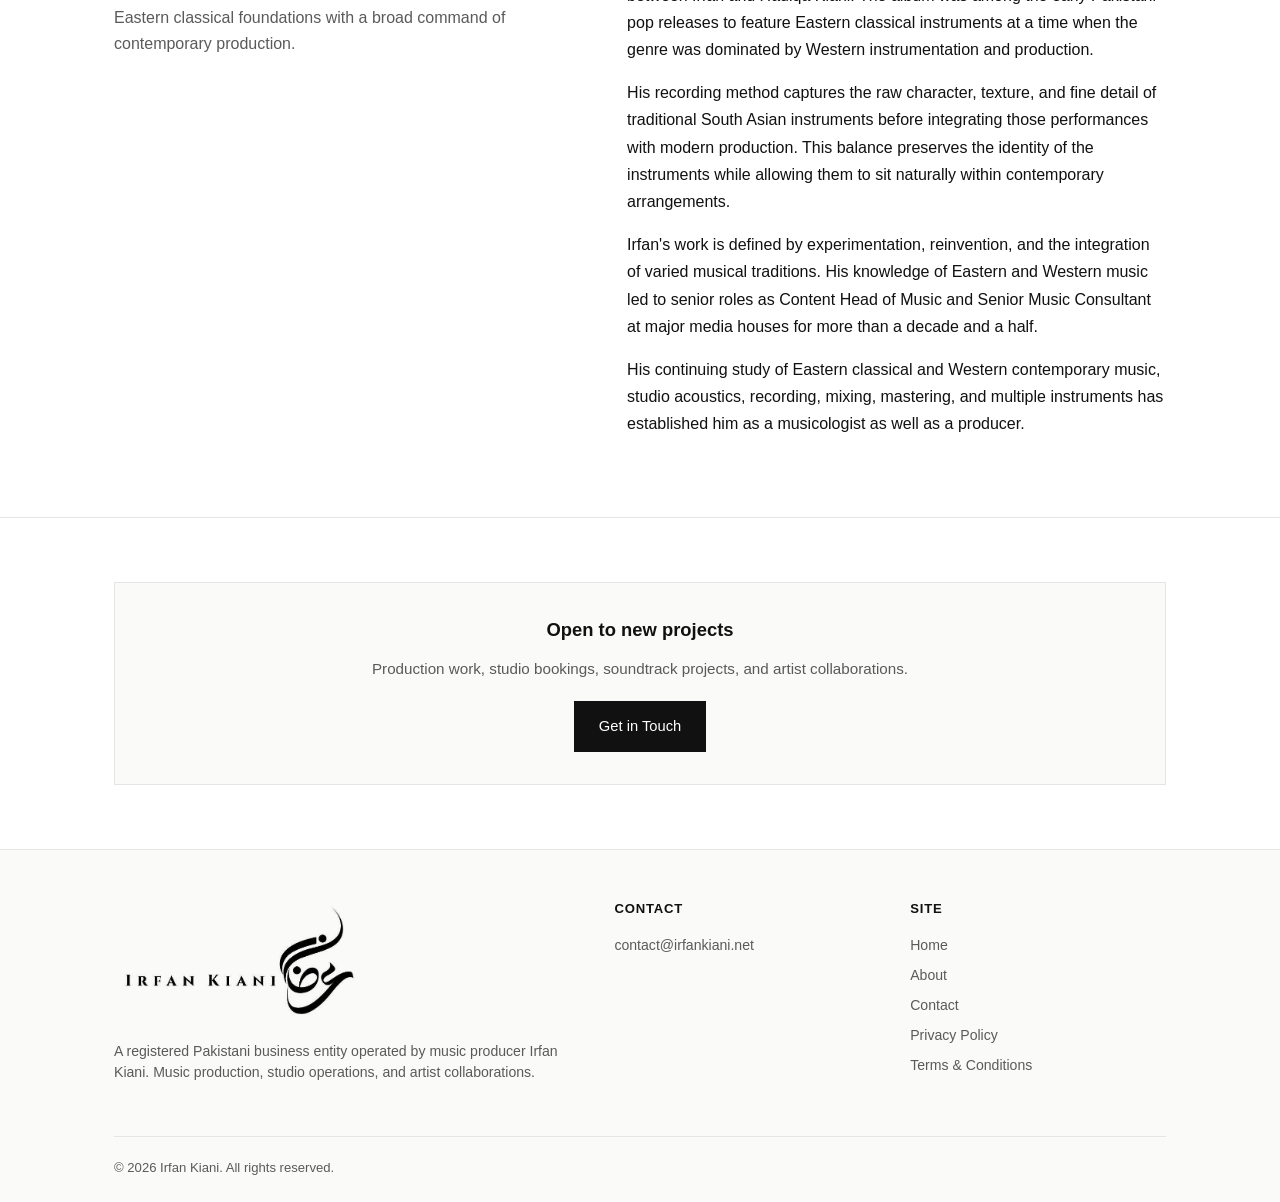
==== commit fb1ff998: "Add files via upload" ====
--- a/about.html
+++ b/about.html
@@ -3,7 +3,7 @@
 <head>
 <meta charset="UTF-8">
 <meta name="viewport" content="width=device-width, initial-scale=1.0">
-<title>About — M S Irfan Kiani</title>
+<title>About — Irfan Kiani</title>
 <meta name="description" content="About Irfan Kiani — Pakistani music producer, musicologist, multi-instrumentalist, and audio recording professional.">
 <link rel="icon" type="image/png" href="favicon.png">
 <link rel="stylesheet" href="css/styles.css">
@@ -12,7 +12,7 @@
 
 <header class="site-header">
   <div class="container">
-    <a href="index.html" class="brand" aria-label="M S Irfan Kiani home"><img src="favicon.png" alt="" class="brand-mark"><span><span class="brand-light">M S</span> Irfan Kiani</span></a>
+    <a href="index.html" class="brand" aria-label="Irfan Kiani home"><img src="favicon.png" alt="" class="brand-mark"><span>Irfan Kiani</span></a>
     <nav class="nav">
       <a href="index.html">Home</a>
       <a href="about.html" class="active">About</a>
@@ -52,10 +52,31 @@
   <section>
     <div class="container">
       <div class="section-head">
+        <h2>Early years and The Jupiters</h2>
+        <p>From performing as a child to recording with one of Pakistan's best-known bands.</p>
+      </div>
+      <div class="two-col">
+        <div class="about-bio">
+          <p>Irfan began performing at the age of eight as a child singer on <em>Rung Barangi Dunya</em>, a children's music program broadcast on PTV and hosted by renowned film composer Sohail Rana.</p>
+          <p>In 1979, he participated in the International Children's Festival in Jordan alongside Adnan Sami Khan. He later studied music mixing and mastering under M. Iqbal Asif, Chief Engineer at EMI.</p>
+          <p>Irfan was also part of the renowned Pakistani band The Jupiters, which released three albums featuring a different vocalist on each.</p>
+        </div>
+        <ul class="facts-list">
+          <li><span class="fact-label">First album</span><span class="fact-value">Vocals by Ali Azmat</span></li>
+          <li><span class="fact-label">Second album</span><span class="fact-value">Vocals by Irfan Kiani</span></li>
+          <li><span class="fact-label">Third album</span><span class="fact-value">Vocals by Jawad Ahmed</span></li>
+        </ul>
+      </div>
+    </div>
+  </section>
+
+  <section>
+    <div class="container">
+      <div class="section-head">
         <h2>Quick facts</h2>
       </div>
       <ul class="facts-list">
-        <li><span class="fact-label">Business entity</span><span class="fact-value">M S Irfan Kiani</span></li>
+        <li><span class="fact-label">Business</span><span class="fact-value">Irfan Kiani</span></li>
         <li><span class="fact-label">Service area</span><span class="fact-value">Pakistan and international remote projects</span></li>
         <li><span class="fact-label">Education</span><span class="fact-value">Bachelor's in Engineering, UET</span></li>
         <li><span class="fact-label">Training</span><span class="fact-value">Ustad Faiz Ahmed Khan and Wajid Ali Nashad</span></li>
@@ -139,7 +160,7 @@
       </div>
     </div>
     <div class="footer-bottom">
-      <p>&copy; 2026 M S Irfan Kiani. All rights reserved.</p>
+      <p>&copy; 2026 Irfan Kiani. All rights reserved.</p>
     </div>
   </div>
 </footer>
--- a/css/styles.css
+++ b/css/styles.css
@@ -1,5 +1,5 @@
 /* ============================================================
-   M S Irfan Kiani — Business Website
+   Irfan Kiani — Business Website
    ============================================================ */
 
 *, *::before, *::after { box-sizing: border-box; margin: 0; padding: 0; }
@@ -14,7 +14,10 @@
   --accent: #111111;
 }
 
-html { scroll-behavior: smooth; }
+html {
+  scroll-behavior: smooth;
+  scroll-padding-top: 6rem;
+}
 
 body {
   font-family: -apple-system, BlinkMacSystemFont, 'Segoe UI', Roboto, Helvetica, Arial, sans-serif;
@@ -74,8 +77,9 @@
 .brand:hover { text-decoration: none; }
 
 .brand-mark {
-  width: 38px;
-  height: 38px;
+  width: 46px;
+  height: 46px;
+  flex: 0 0 46px;
   object-fit: cover;
   border-radius: 6px;
 }
@@ -493,7 +497,11 @@
 
 @media (max-width: 540px) {
   .brand { gap: 0.5rem; font-size: 0.9rem; }
-  .brand-mark { width: 34px; height: 34px; }
+  .brand-mark { width: 40px; height: 40px; flex-basis: 40px; }
   .header-cta { padding: 0.5rem 0.85rem; font-size: 0.82rem; }
   .btn { padding: 0.7rem 1.2rem; font-size: 0.88rem; }
 }
+
+@media (prefers-reduced-motion: reduce) {
+  html { scroll-behavior: auto; }
+}
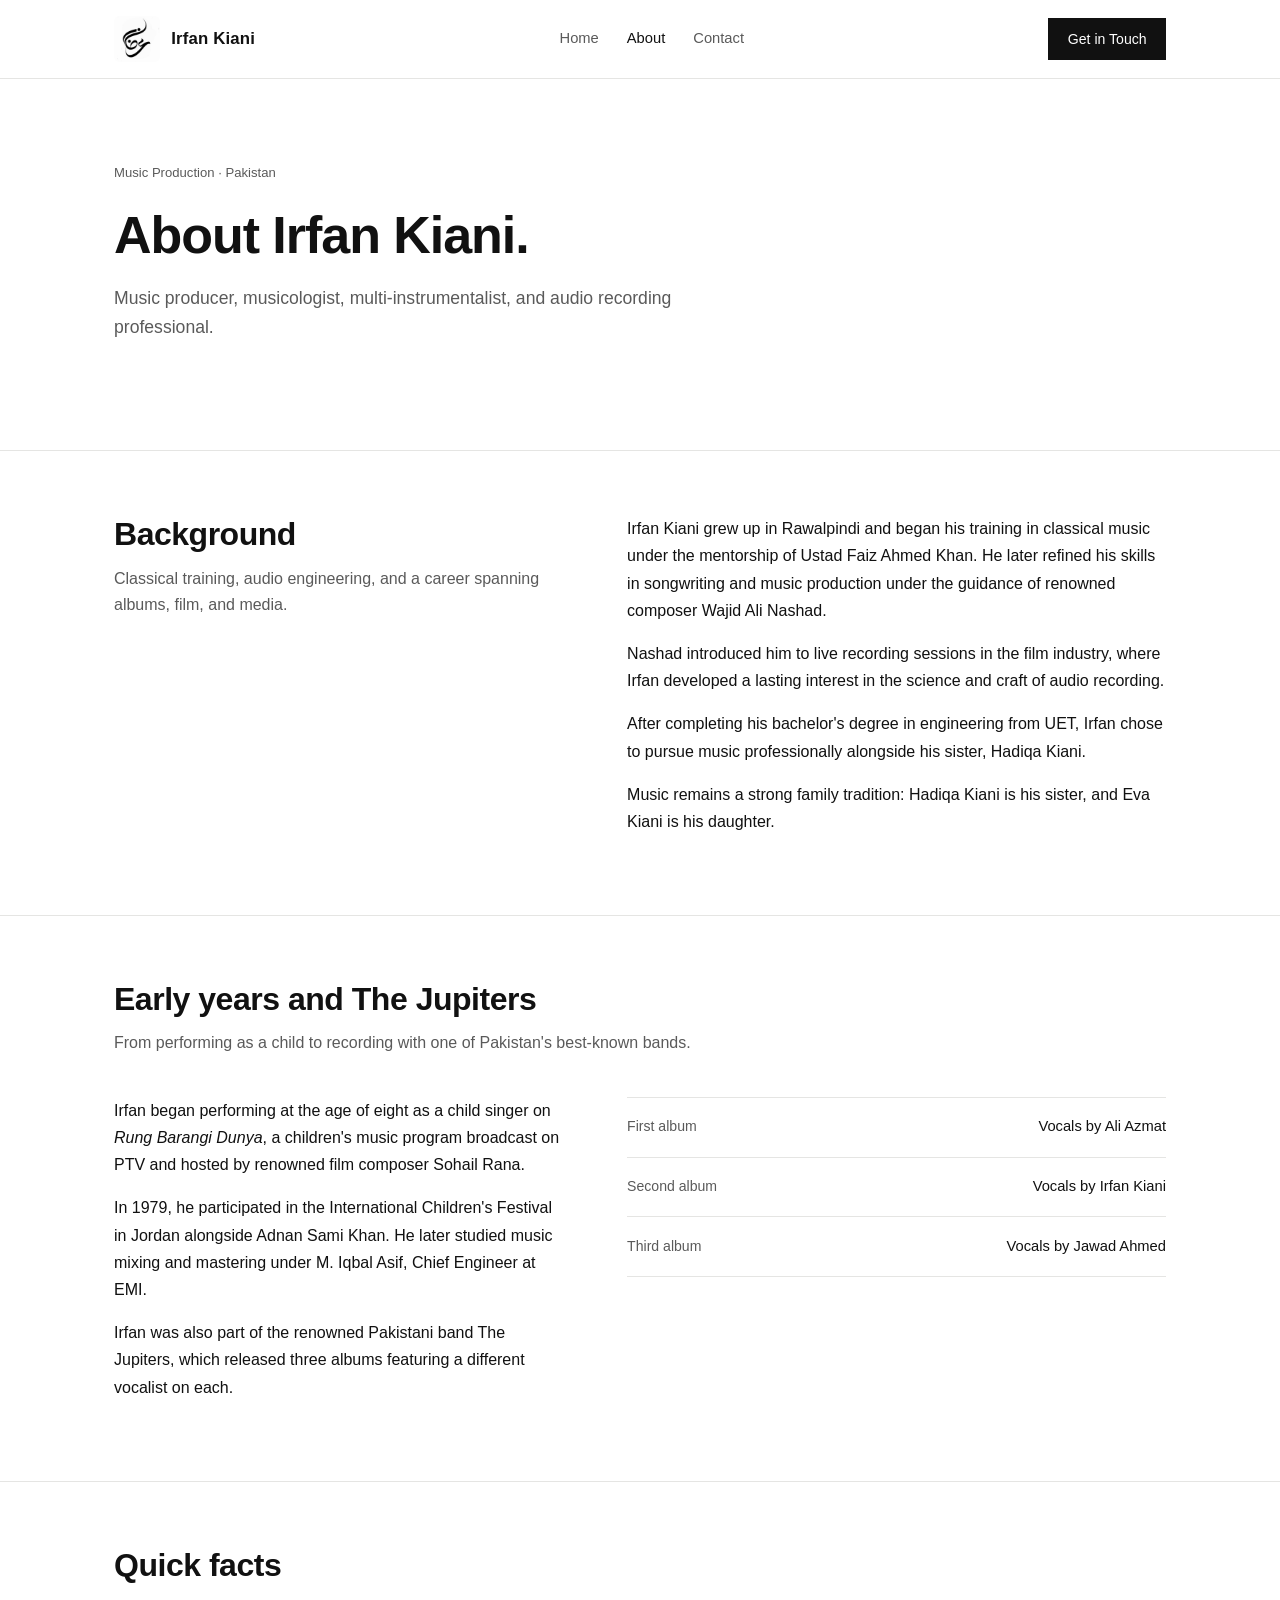
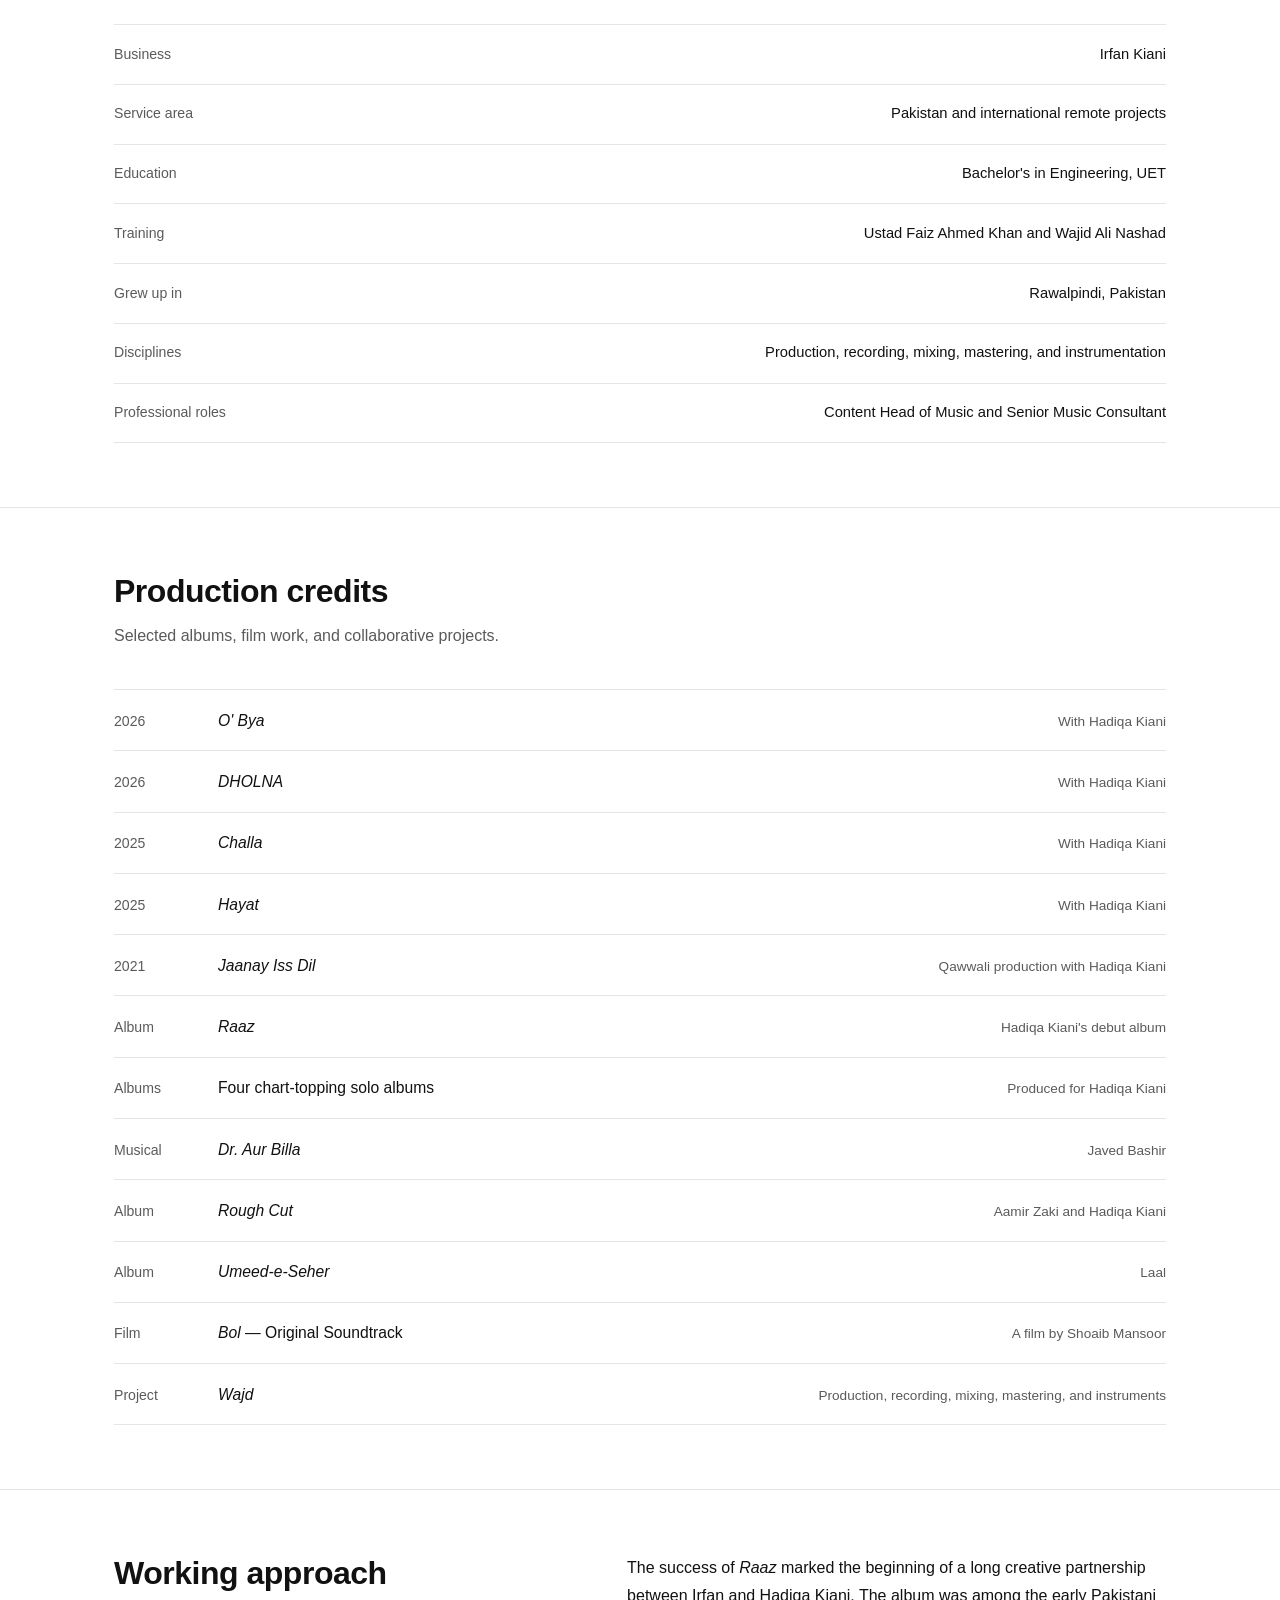
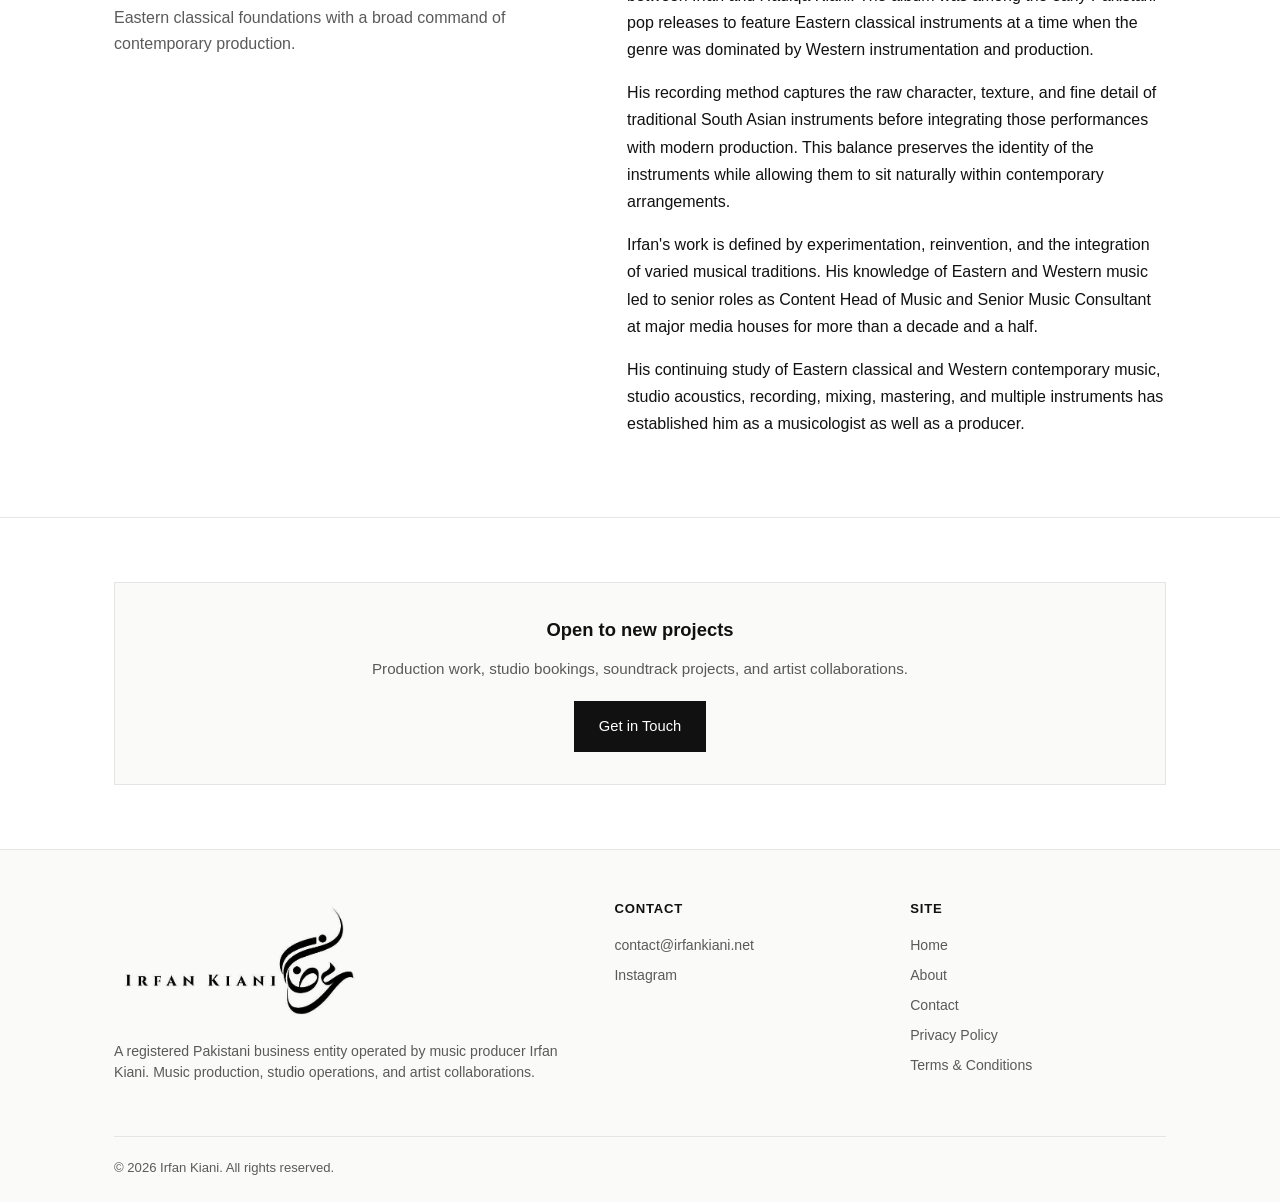
==== commit a7532120: "Add files via upload" ====
--- a/about.html
+++ b/about.html
@@ -149,6 +149,7 @@
       <div class="footer-col">
         <h4>Contact</h4>
         <a href="mailto:contact@irfankiani.net">contact@irfankiani.net</a>
+        <a href="https://www.instagram.com/irfankianii/" target="_blank" rel="noopener noreferrer">Instagram</a>
       </div>
       <div class="footer-col">
         <h4>Site</h4>
